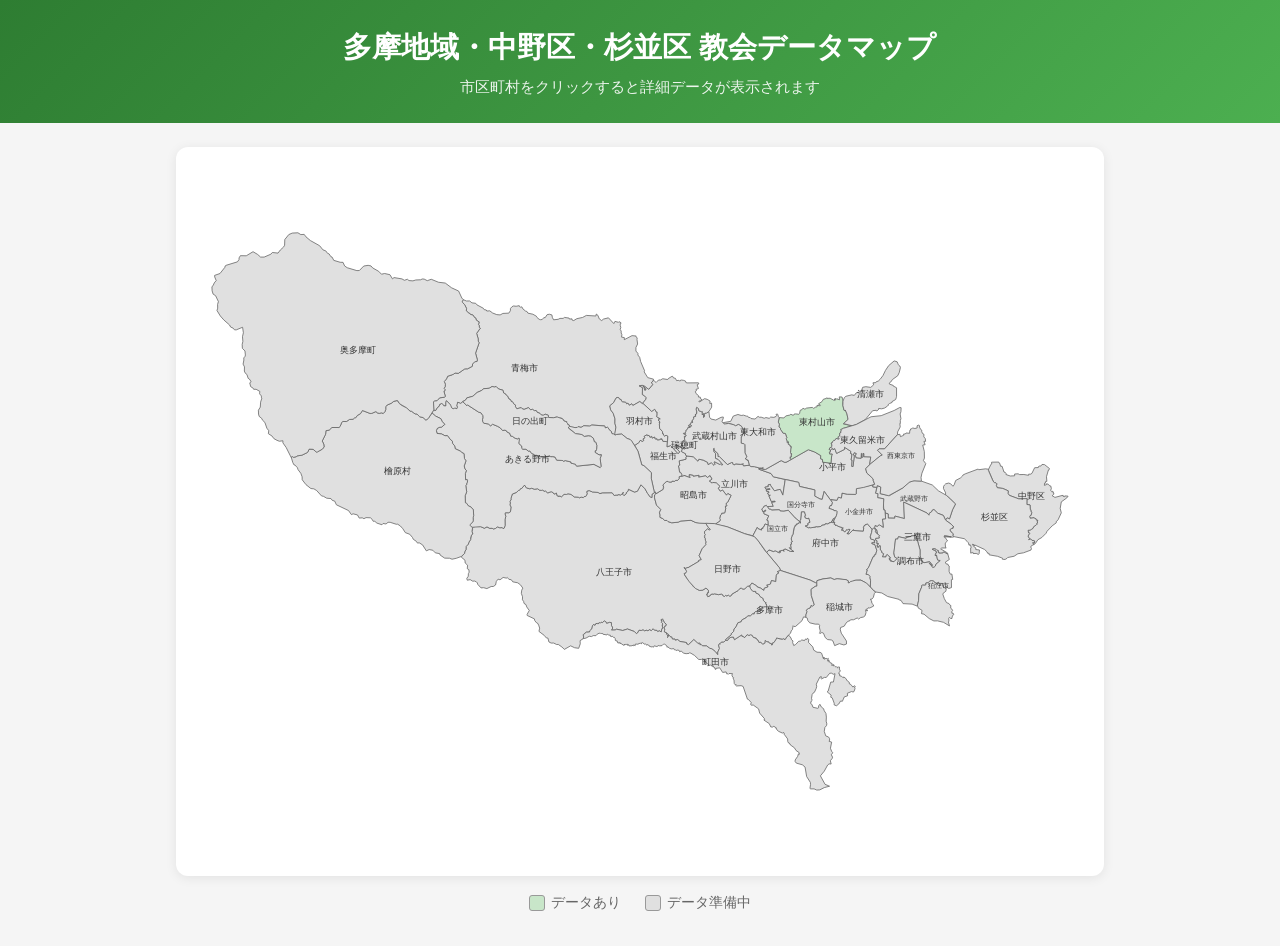
==== index.html @ 610e22b3 "教会データマップの初期版 多摩地域・中野区・杉並区の32自治体のインタラクティブ地図。 東村山市のデータをサンプルとして収録。  Co-Authored-By: Claude Opus 4.6 <no" ====
<!DOCTYPE html>
<html lang="ja">
<head>
  <meta charset="UTF-8">
  <meta name="viewport" content="width=device-width, initial-scale=1.0">
  <title>多摩地域・中野区・杉並区 教会データマップ</title>
  <link rel="stylesheet" href="css/style.css">
</head>
<body>
  <header>
    <h1>多摩地域・中野区・杉並区 教会データマップ</h1>
    <p class="subtitle">市区町村をクリックすると詳細データが表示されます</p>
  </header>

  <main>
    <div id="map-container">
      <svg xmlns="http://www.w3.org/2000/svg" viewBox="0 0 900 700" id="tama-map">
  <defs>
    <style>
      .municipality { cursor: pointer; transition: fill 0.2s, stroke-width 0.2s; }
      .municipality:hover { stroke-width: 1.5; }
      .map-label { font-size: 9px; fill: #333; text-anchor: middle; pointer-events: none; font-family: sans-serif; }
      .map-label-small { font-size: 7px; }
    </style>
  </defs>
  <g id="municipalities">
  <path id="13114" class="municipality" data-name="中野区" d="M800.7,310.2 L799.9,308.1 L802.5,302.7 L803.2,302.4 L803.3,302.3 L803.1,300.6 L803.7,300.5 L810.4,300.4 L811.0,301.8 L811.4,301.7 L812.2,304.6 L813.7,304.6 L815.6,310.4 L817.0,310.9 L817.7,311.8 L817.6,312.9 L821.9,314.4 L826.3,314.2 L826.3,312.4 L829.8,312.2 L831.3,313.0 L835.6,312.9 L840.3,313.7 L840.3,313.1 L840.3,312.6 L842.6,312.5 L843.7,311.7 L846.4,306.1 L850.1,305.9 L850.3,304.9 L851.8,304.2 L852.6,304.5 L853.8,302.8 L856.4,303.0 L861.3,306.9 L860.6,308.7 L860.2,308.5 L858.3,315.1 L858.7,319.8 L857.5,319.8 L857.1,321.7 L857.1,321.7 L856.4,321.6 L856.2,323.8 L858.4,323.0 L858.4,322.2 L860.2,322.7 L861.6,324.4 L862.6,324.4 L863.2,327.0 L862.6,328.6 L862.8,329.4 L863.5,330.1 L864.4,329.7 L864.4,330.3 L865.3,330.4 L864.9,331.4 L865.5,331.5 L865.7,331.6 L865.5,332.9 L864.0,334.2 L866.8,335.9 L873.9,334.0 L875.1,333.9 L875.1,334.9 L876.2,335.3 L876.8,334.2 L878.0,334.8 L878.1,334.7 L878.2,334.4 L880.0,334.7 L878.7,336.4 L873.2,340.4 L872.1,347.0 L873.2,351.4 L870.0,358.3 L867.9,360.5 L868.2,361.4 L864.0,364.5 L858.8,370.0 L857.9,371.9 L853.6,376.2 L849.7,378.4 L847.0,382.4 L845.4,383.4 L844.4,381.3 L846.2,381.7 L846.4,379.7 L843.7,379.1 L842.4,377.7 L840.3,378.4 L841.3,377.0 L839.9,375.6 L840.2,373.7 L841.4,372.1 L840.9,371.2 L840.3,371.6 L839.8,368.9 L841.8,368.8 L843.5,367.8 L844.8,366.9 L845.4,365.3 L848.0,363.6 L848.6,363.0 L848.4,362.1 L849.3,361.7 L849.0,359.6 L849.6,358.9 L848.3,358.9 L847.6,357.2 L846.9,357.5 L846.0,356.3 L842.0,356.9 L841.4,355.0 L841.9,354.1 L842.7,354.0 L843.6,351.2 L843.2,350.9 L842.9,350.6 L842.5,348.2 L842.4,348.2 L842.0,348.1 L841.8,343.5 L838.6,343.0 L838.7,337.1 L830.5,337.4 L821.1,333.9 L819.7,332.1 L819.9,329.3 L814.4,326.9 L808.9,326.2 L807.9,324.0 L808.5,322.3 L807.6,321.3 L806.3,321.4 L805.2,320.5 L800.7,310.2 Z" fill="#e8f4e8" stroke="#666" stroke-width="0.8" />
  <path id="13115" class="municipality" data-name="杉並区" d="M818.7,397.1 L816.8,398.2 L814.9,398.2 L814.0,398.0 L814.3,397.1 L809.3,395.1 L800.7,393.6 L800.7,392.2 L799.0,391.9 L798.7,390.7 L796.1,388.2 L786.3,383.7 L785.9,384.6 L785.6,384.6 L785.6,383.4 L783.8,383.0 L785.9,385.9 L787.3,386.6 L787.3,388.3 L791.0,388.7 L790.6,392.5 L790.0,393.2 L787.7,392.2 L784.6,392.3 L784.6,391.3 L784.3,391.2 L784.1,391.2 L782.2,391.9 L782.1,386.8 L782.2,386.8 L782.6,386.8 L782.6,386.0 L782.1,384.0 L781.7,384.1 L781.6,384.1 L781.5,383.3 L780.5,384.0 L779.9,381.5 L778.5,380.0 L775.8,377.4 L765.4,375.3 L764.1,374.2 L764.7,372.5 L762.5,370.7 L761.2,368.4 L762.5,367.3 L764.2,367.0 L764.2,365.8 L765.2,365.6 L762.8,363.0 L756.8,358.6 L758.6,356.3 L760.9,357.4 L763.9,348.4 L766.9,342.5 L761.2,336.8 L756.8,333.3 L757.0,331.4 L754.8,326.9 L755.0,324.7 L755.8,323.5 L757.0,322.3 L760.0,321.5 L762.0,322.2 L764.4,324.7 L765.6,323.2 L767.1,318.9 L771.8,316.4 L774.1,314.3 L774.3,313.5 L776.6,312.3 L789.7,307.4 L790.3,308.1 L797.0,307.2 L800.1,307.6 L800.0,308.9 L804.5,319.3 L806.0,321.2 L807.6,321.3 L808.5,322.3 L807.9,324.0 L808.9,326.2 L814.4,326.9 L819.9,329.3 L819.7,332.1 L821.1,333.9 L830.5,337.4 L838.7,337.1 L838.6,343.0 L841.8,343.5 L842.0,348.1 L842.4,348.2 L842.5,348.2 L842.9,350.6 L843.2,350.9 L843.6,351.2 L842.7,354.0 L841.9,354.1 L841.4,355.0 L842.0,356.9 L846.0,356.3 L846.9,357.5 L847.6,357.2 L848.3,358.9 L849.6,358.9 L849.0,359.6 L849.3,361.7 L848.4,362.1 L848.6,363.0 L848.0,363.6 L845.4,365.3 L844.8,366.9 L843.5,367.8 L841.8,368.8 L839.8,368.9 L840.3,371.6 L840.9,371.2 L841.4,372.1 L840.2,373.7 L839.9,375.6 L841.3,377.0 L840.3,378.4 L842.4,377.7 L843.7,379.1 L845.3,379.1 L845.5,379.7 L846.4,379.7 L846.3,381.5 L844.4,381.3 L845.4,383.4 L843.1,384.5 L842.5,385.7 L843.2,387.2 L842.7,388.8 L835.1,391.6 L829.6,392.5 L825.8,395.0 L819.3,396.3 L818.7,397.1 Z" fill="#e8f4e8" stroke="#666" stroke-width="0.8" />
  <path id="13201" class="municipality" data-name="八王子市" d="M371.5,486.1 L367.9,483.6 L366.3,483.7 L363.3,482.2 L360.7,482.2 L358.5,481.1 L357.5,477.2 L356.0,477.1 L353.8,474.5 L348.5,470.5 L349.2,467.2 L348.2,464.2 L347.0,462.1 L345.8,461.6 L344.2,459.5 L343.9,457.9 L336.7,454.5 L336.6,453.4 L338.8,449.5 L336.2,445.9 L335.5,443.6 L333.5,442.4 L333.1,440.3 L331.9,438.8 L332.0,435.7 L330.8,432.3 L331.2,429.1 L332.3,427.0 L329.9,423.7 L327.2,421.7 L322.2,420.7 L320.7,418.6 L318.3,418.2 L316.7,416.3 L315.8,417.0 L312.5,416.3 L309.4,418.7 L307.5,418.0 L305.7,420.2 L304.9,423.9 L302.6,425.4 L300.5,425.4 L296.2,427.5 L292.9,426.6 L290.3,426.8 L286.9,423.1 L286.6,421.8 L285.6,420.7 L283.7,419.9 L282.0,420.1 L279.4,418.5 L276.5,419.1 L276.0,417.3 L277.5,415.1 L277.6,412.5 L278.4,411.0 L278.1,408.5 L276.5,407.5 L276.8,404.0 L274.4,401.8 L274.2,399.0 L270.4,395.8 L273.9,391.9 L273.9,390.6 L275.2,388.4 L275.4,385.1 L277.6,382.8 L278.2,380.8 L279.9,378.2 L280.5,374.2 L282.0,372.6 L281.2,370.0 L281.9,367.8 L281.6,366.0 L284.6,365.2 L290.0,365.3 L293.7,366.9 L296.3,365.5 L299.1,367.0 L301.5,366.9 L302.5,367.6 L304.9,367.1 L306.7,365.5 L309.2,366.4 L311.7,366.2 L312.5,367.3 L313.6,366.7 L314.5,364.0 L314.4,358.3 L315.2,354.8 L314.4,352.5 L314.8,351.3 L318.2,351.3 L319.9,350.3 L320.4,345.6 L319.3,343.4 L319.8,341.5 L319.3,340.0 L320.4,338.4 L320.4,336.9 L321.7,332.6 L326.1,330.8 L327.9,328.9 L329.0,328.7 L330.1,327.0 L331.2,326.9 L334.0,323.5 L335.9,326.3 L339.4,327.3 L341.1,326.7 L344.1,327.7 L347.3,327.2 L348.7,328.5 L350.9,328.9 L352.0,328.5 L354.1,329.8 L355.0,329.2 L357.2,331.5 L360.8,330.1 L362.9,331.2 L363.7,332.5 L365.1,332.2 L365.9,331.3 L366.7,334.0 L367.5,334.8 L369.7,334.6 L371.1,335.3 L373.7,332.8 L378.6,332.3 L380.8,332.9 L383.9,335.4 L388.0,335.7 L389.1,336.3 L391.2,335.6 L393.0,336.1 L393.9,335.1 L395.5,334.9 L396.9,332.3 L396.5,329.8 L398.9,329.0 L402.2,330.4 L407.9,330.9 L409.8,332.1 L412.0,331.3 L422.0,331.2 L424.1,334.0 L426.5,333.4 L427.0,334.0 L427.4,333.3 L428.9,333.1 L430.3,333.5 L431.7,332.8 L433.3,330.6 L432.7,332.7 L433.2,333.6 L434.1,333.9 L436.2,332.2 L436.0,331.3 L437.9,329.7 L438.4,327.7 L444.3,330.5 L447.3,329.8 L450.9,323.2 L455.0,327.2 L457.6,331.9 L460.3,335.5 L462.0,336.0 L462.0,334.3 L462.0,332.8 L465.6,330.4 L465.9,332.3 L464.7,333.4 L464.6,336.4 L466.6,343.7 L470.9,348.0 L469.5,351.4 L470.2,353.5 L470.2,356.1 L472.9,357.2 L474.9,359.1 L477.1,359.0 L478.2,360.2 L481.9,361.4 L488.3,360.8 L491.1,359.6 L501.2,358.9 L506.1,361.2 L516.0,361.9 L518.9,366.4 L520.7,367.9 L519.9,368.8 L517.9,367.5 L514.8,370.2 L514.9,372.3 L515.7,373.2 L515.1,374.2 L515.3,375.1 L514.6,375.6 L515.6,376.9 L515.7,379.0 L516.5,380.6 L516.0,382.3 L516.3,383.3 L512.4,387.5 L509.4,394.4 L511.6,398.4 L508.9,399.3 L509.2,400.1 L498.3,406.5 L497.2,406.4 L496.1,407.4 L494.3,406.5 L496.4,409.1 L496.8,410.3 L495.4,412.5 L494.4,412.4 L495.3,414.8 L503.9,425.9 L509.4,429.3 L513.1,429.0 L516.3,427.0 L519.0,429.5 L518.8,431.9 L518.0,431.4 L517.6,432.0 L518.1,433.1 L517.0,433.2 L518.1,435.6 L520.0,435.0 L520.2,434.3 L522.4,432.8 L523.4,433.2 L524.9,432.7 L528.7,433.6 L532.0,433.0 L533.1,433.7 L533.6,434.9 L534.8,435.4 L536.0,434.3 L537.4,435.0 L538.6,433.9 L539.7,434.9 L541.3,434.9 L542.4,433.0 L548.5,429.5 L550.5,427.2 L551.9,427.1 L553.5,428.1 L555.2,427.7 L557.8,425.3 L560.3,424.7 L561.0,427.4 L563.3,430.1 L566.3,430.3 L566.4,431.9 L569.2,433.0 L570.6,435.4 L573.8,437.5 L573.9,439.2 L575.8,441.4 L576.7,441.5 L576.7,441.8 L576.3,441.8 L576.3,442.2 L576.5,443.2 L577.0,443.1 L577.5,445.3 L576.9,446.1 L574.0,446.0 L573.3,446.7 L573.7,447.4 L571.8,448.9 L568.9,449.3 L567.7,450.0 L568.3,450.7 L565.9,450.7 L564.6,451.9 L564.9,453.0 L563.0,453.0 L560.8,455.0 L558.3,454.9 L556.7,456.7 L552.2,459.1 L551.6,460.9 L548.2,462.0 L546.4,466.0 L544.6,468.0 L544.1,470.5 L541.6,472.9 L541.7,473.0 L541.9,473.5 L541.5,473.7 L541.5,474.1 L535.9,478.8 L536.2,479.4 L535.1,480.6 L534.1,481.3 L531.8,481.3 L530.5,482.6 L530.5,483.4 L530.1,482.9 L528.9,484.1 L529.8,487.6 L528.1,491.3 L528.1,493.9 L525.6,490.7 L522.2,488.0 L520.1,487.5 L516.9,485.1 L512.7,485.0 L511.5,483.7 L510.1,483.9 L510.4,482.8 L509.9,482.5 L509.9,482.3 L508.8,482.9 L509.0,482.5 L507.6,482.0 L504.1,478.7 L498.8,483.8 L497.0,483.2 L496.7,481.7 L490.1,480.6 L487.8,478.7 L485.4,479.4 L485.1,478.2 L482.7,478.3 L481.6,475.9 L481.3,476.4 L478.9,474.2 L477.6,476.8 L478.3,474.7 L477.4,474.6 L478.4,474.1 L477.9,472.9 L476.1,473.3 L477.1,472.3 L474.4,471.0 L474.4,470.3 L475.0,470.3 L475.0,470.1 L474.6,469.7 L474.9,469.1 L474.4,467.3 L473.9,467.1 L474.7,465.8 L474.5,465.3 L475.8,465.1 L476.3,463.2 L474.5,461.7 L472.5,457.9 L471.6,458.8 L472.0,459.4 L471.0,459.3 L472.2,460.4 L471.5,461.3 L472.6,462.3 L472.8,463.6 L472.0,464.2 L472.7,464.3 L472.5,466.1 L473.3,467.1 L472.0,467.8 L471.5,471.0 L469.5,470.0 L467.7,470.7 L467.0,469.5 L464.5,469.4 L463.2,467.9 L461.3,469.8 L459.6,468.8 L458.0,469.9 L456.1,469.3 L454.8,470.1 L453.1,469.0 L451.3,469.6 L449.0,469.4 L447.6,472.0 L446.4,472.8 L444.3,470.6 L437.4,468.1 L432.7,469.6 L426.5,468.3 L425.0,469.1 L421.3,469.2 L422.7,467.1 L421.4,464.8 L421.2,461.7 L419.6,461.4 L416.5,462.5 L415.6,460.7 L413.9,460.0 L412.4,461.7 L411.0,461.3 L409.9,462.4 L409.2,461.6 L407.9,463.1 L407.0,462.5 L405.7,462.7 L404.8,464.5 L403.3,463.6 L402.3,464.8 L401.7,467.9 L399.5,469.9 L399.4,471.1 L396.1,471.3 L393.4,473.2 L393.0,473.9 L393.4,476.1 L393.0,477.8 L389.8,479.8 L390.0,483.0 L388.4,487.5 L384.3,486.9 L380.3,485.0 L374.0,488.6 L371.5,486.1 Z" fill="#e8f4e8" stroke="#666" stroke-width="0.8" />
  <path id="13202" class="municipality" data-name="立川市" d="M489.3,303.8 L489.9,303.5 L489.3,299.2 L496.2,297.5 L496.0,295.5 L497.2,294.3 L503.6,295.1 L508.2,299.5 L509.1,297.5 L513.5,298.4 L517.9,300.7 L518.5,302.9 L521.6,301.0 L524.3,303.6 L525.3,302.6 L524.4,300.5 L524.7,300.0 L530.0,302.7 L530.8,302.3 L531.8,303.1 L532.3,303.1 L533.0,303.1 L528.6,297.9 L525.8,296.7 L525.9,291.6 L524.1,290.0 L524.0,286.8 L524.5,286.5 L524.4,288.3 L528.4,292.0 L528.6,295.0 L529.5,294.6 L537.8,302.9 L542.1,300.8 L543.1,300.9 L543.5,302.7 L543.6,302.8 L544.0,302.9 L545.4,303.1 L545.9,302.2 L551.1,302.7 L553.8,302.1 L553.9,302.4 L553.3,302.7 L554.0,304.2 L559.7,303.6 L561.7,304.9 L564.9,305.0 L569.7,306.3 L572.7,306.4 L573.7,305.7 L573.4,307.6 L569.5,306.8 L569.4,307.6 L581.6,311.9 L583.9,315.2 L595.9,317.9 L593.5,333.6 L590.8,327.8 L585.0,329.3 L581.3,324.2 L581.0,322.9 L578.6,323.4 L579.0,325.0 L575.5,325.7 L576.5,327.6 L580.3,327.0 L580.7,327.8 L576.8,328.4 L577.2,329.8 L579.3,330.0 L579.3,330.2 L579.7,330.9 L578.2,331.5 L579.4,333.7 L581.0,333.7 L579.5,334.3 L581.9,340.0 L585.6,339.6 L585.9,340.3 L582.3,340.9 L583.9,344.9 L577.9,345.1 L576.9,343.9 L574.4,345.0 L574.3,345.8 L572.4,347.5 L573.5,350.4 L576.1,348.5 L576.4,349.5 L574.3,350.9 L574.5,352.3 L579.4,354.4 L577.4,358.7 L578.7,359.2 L578.9,363.8 L575.7,362.6 L574.2,365.8 L573.3,366.2 L573.6,367.0 L572.0,367.3 L572.2,368.8 L568.7,367.4 L567.8,366.1 L563.3,374.4 L555.2,372.4 L537.6,365.4 L529.1,363.7 L526.1,362.4 L530.4,359.4 L530.6,358.3 L530.0,356.9 L531.0,353.5 L532.0,352.8 L532.0,351.8 L535.1,351.4 L536.2,346.7 L535.7,346.5 L536.0,345.7 L535.6,345.6 L536.1,344.3 L537.0,344.6 L537.3,343.8 L536.3,342.9 L536.9,341.4 L538.1,340.7 L541.5,333.8 L538.2,332.0 L536.9,333.7 L532.9,328.5 L530.6,329.8 L528.4,326.6 L530.4,324.9 L526.6,321.3 L523.1,320.9 L522.5,321.6 L519.5,319.5 L522.3,317.5 L520.4,314.1 L517.6,316.0 L516.1,314.2 L508.9,315.6 L509.2,313.7 L503.6,314.8 L503.4,313.8 L499.5,313.1 L499.6,314.7 L500.7,315.5 L500.2,316.0 L494.1,313.8 L494.0,314.0 L493.8,314.5 L491.7,314.8 L491.9,312.8 L490.7,310.7 L489.8,310.7 L488.6,304.2 L489.3,303.8 Z" fill="#e8f4e8" stroke="#666" stroke-width="0.8" />
  <path id="13203" class="municipality" data-name="武蔵野市" d="M694.5,342.4 L694.8,337.3 L688.7,336.2 L688.9,332.1 L686.5,331.9 L688.4,324.0 L691.9,325.5 L691.3,332.1 L700.4,334.2 L714.1,326.3 L720.1,320.8 L723.5,319.4 L726.2,319.1 L732.9,319.6 L743.6,323.4 L749.8,329.3 L758.0,334.0 L766.9,342.5 L763.9,348.4 L760.9,357.4 L758.6,356.3 L756.8,358.6 L754.7,354.0 L749.1,351.8 L745.3,348.1 L743.9,348.5 L742.9,350.4 L740.7,351.7 L740.3,353.8 L738.3,351.6 L715.0,340.6 L715.6,357.2 L706.2,354.7 L706.0,354.8 L705.9,356.8 L699.4,356.7 L699.3,352.5 L696.4,351.6 L696.0,348.6 L694.9,348.6 L694.5,342.4 Z" fill="#e8f4e8" stroke="#666" stroke-width="0.8" />
  <path id="13204" class="municipality" data-name="三鷹市" d="M700.6,398.1 L700.4,396.6 L701.3,397.0 L701.6,396.4 L698.3,393.4 L697.4,394.0 L697.0,395.8 L693.5,395.6 L694.7,392.5 L692.7,391.3 L692.7,389.7 L691.4,388.8 L691.3,384.5 L690.2,384.5 L689.6,386.1 L688.2,385.8 L688.5,384.5 L687.9,384.3 L688.1,383.8 L688.2,383.5 L689.0,383.5 L689.4,382.1 L687.7,382.2 L688.0,379.5 L686.6,378.9 L686.7,377.0 L690.4,376.6 L689.9,375.2 L690.6,374.3 L688.6,373.0 L687.7,368.5 L685.6,366.4 L685.6,366.3 L686.1,365.3 L685.7,365.1 L686.1,364.1 L688.3,364.9 L690.3,363.3 L694.4,365.9 L693.5,357.7 L696.7,357.3 L696.4,351.6 L699.3,352.5 L699.4,356.7 L705.9,356.8 L706.0,354.8 L706.2,354.7 L715.6,357.2 L714.8,340.6 L738.3,351.6 L740.3,353.8 L740.7,351.7 L742.9,350.4 L743.9,348.5 L745.3,348.1 L749.1,351.8 L754.7,354.0 L757.0,358.8 L762.8,363.0 L765.2,365.6 L764.2,365.8 L764.2,367.0 L762.5,367.3 L761.2,368.4 L762.5,370.7 L764.7,372.5 L764.1,374.2 L765.4,375.3 L764.4,375.9 L756.8,374.4 L755.5,374.6 L762.4,375.4 L762.7,375.9 L755.2,375.4 L757.3,376.8 L757.3,377.5 L758.6,378.8 L758.7,379.8 L756.9,381.4 L756.6,382.6 L756.9,385.9 L757.6,386.7 L753.1,386.7 L752.0,387.6 L758.9,391.7 L759.3,393.2 L755.1,390.6 L754.3,391.8 L750.6,392.0 L750.5,391.4 L749.7,391.4 L749.3,390.3 L749.8,390.2 L749.2,388.8 L748.7,389.1 L748.5,389.2 L747.3,388.0 L745.4,387.4 L743.5,388.0 L747.4,389.7 L747.9,391.8 L747.0,392.1 L746.5,394.0 L747.3,394.8 L747.2,393.9 L747.3,393.9 L747.9,393.9 L748.9,398.7 L751.6,399.4 L747.3,403.0 L746.6,405.0 L745.5,406.0 L744.0,406.4 L741.7,403.2 L740.7,402.7 L740.7,401.8 L742.0,402.7 L743.0,404.4 L743.7,404.1 L740.9,400.5 L736.0,401.5 L733.3,400.5 L731.3,394.4 L731.3,388.7 L727.3,374.3 L722.5,374.5 L722.5,375.0 L717.3,376.4 L717.3,377.1 L709.6,375.4 L708.8,377.8 L706.7,377.7 L705.0,392.5 L706.0,396.0 L708.4,397.2 L705.2,400.5 L701.5,399.8 L702.1,399.7 L702.0,398.8 L700.5,398.8 L700.6,398.1 Z" fill="#e8f4e8" stroke="#666" stroke-width="0.8" />
  <path id="13205" class="municipality" data-name="青梅市" d="M272.7,239.1 L269.9,241.5 L266.6,240.5 L266.8,242.2 L266.1,243.3 L266.7,245.3 L265.8,247.0 L265.1,246.3 L262.6,246.9 L261.3,246.4 L260.3,245.3 L259.0,242.1 L255.6,238.8 L255.0,240.3 L255.0,244.0 L252.9,243.9 L251.0,241.6 L248.9,242.4 L248.2,244.6 L246.7,245.5 L244.9,248.5 L244.0,248.8 L242.9,248.0 L242.4,240.1 L243.7,238.9 L246.2,238.7 L248.7,235.9 L253.3,235.3 L254.5,234.5 L253.0,229.2 L254.1,228.7 L254.1,227.6 L253.2,226.5 L254.3,224.6 L254.5,222.3 L253.4,219.5 L255.6,216.9 L257.1,213.9 L260.2,213.3 L264.3,211.0 L267.5,211.3 L274.0,206.8 L276.9,206.7 L281.6,204.2 L281.8,201.9 L284.0,199.6 L286.4,199.1 L286.6,197.6 L284.8,191.0 L288.4,180.6 L287.5,178.9 L287.5,176.7 L285.9,171.1 L289.6,165.9 L288.6,165.1 L288.5,163.2 L287.8,162.4 L288.4,159.6 L285.6,157.9 L284.9,155.6 L283.7,155.1 L282.2,152.7 L279.6,152.1 L279.1,151.1 L278.2,150.9 L275.5,148.5 L275.8,146.2 L273.9,142.4 L271.6,139.9 L271.5,138.9 L272.5,137.3 L275.6,138.6 L278.9,138.6 L281.2,140.5 L284.9,140.9 L286.2,142.5 L292.6,145.9 L293.5,147.3 L295.5,147.6 L296.1,148.7 L299.1,148.5 L302.0,150.7 L306.1,152.3 L309.5,152.6 L312.3,151.1 L318.2,150.8 L319.8,148.4 L319.9,146.1 L321.5,144.3 L323.0,143.6 L325.6,143.9 L328.7,143.3 L329.0,144.3 L329.9,144.8 L331.3,144.5 L332.4,146.6 L335.1,148.8 L336.4,149.1 L337.4,150.8 L342.4,151.9 L345.9,153.9 L346.4,155.0 L348.7,157.0 L350.1,157.4 L351.8,157.2 L353.4,155.3 L354.7,155.4 L356.6,152.4 L358.9,151.9 L361.5,152.6 L362.0,155.2 L363.2,157.5 L367.8,157.0 L369.6,156.1 L372.8,156.1 L374.1,155.1 L378.8,155.8 L379.2,156.8 L381.6,156.5 L381.7,157.7 L383.4,158.3 L386.5,156.4 L392.4,155.1 L396.1,153.1 L405.7,153.7 L406.1,151.7 L407.7,153.0 L409.1,156.6 L411.5,158.3 L413.3,156.8 L418.3,155.5 L423.7,161.3 L424.8,159.1 L428.4,160.0 L428.8,159.5 L430.1,159.8 L431.1,160.9 L430.3,161.2 L430.1,162.9 L430.7,165.2 L430.1,167.2 L431.1,168.8 L431.1,170.7 L431.8,172.4 L431.5,174.9 L434.3,175.4 L434.2,177.5 L442.0,173.4 L446.2,173.8 L446.0,174.5 L447.2,175.8 L447.0,177.4 L447.6,181.8 L445.9,185.3 L445.9,188.9 L447.9,191.2 L447.9,192.9 L449.7,195.2 L450.6,199.3 L454.6,208.7 L454.2,209.8 L457.8,215.6 L463.5,217.1 L463.2,219.1 L461.3,220.7 L463.1,222.4 L458.8,227.4 L453.6,223.6 L453.0,223.8 L455.8,226.7 L456.0,227.9 L454.8,228.4 L453.9,225.3 L452.3,223.3 L449.3,223.9 L452.5,225.6 L452.4,232.6 L454.5,233.8 L456.3,235.8 L455.9,237.3 L452.4,241.8 L449.8,239.6 L442.8,243.6 L441.7,241.9 L439.2,243.4 L437.9,241.2 L436.6,242.0 L435.7,240.4 L432.5,240.0 L431.6,239.4 L430.9,237.5 L429.6,237.4 L428.6,235.7 L426.9,235.5 L425.9,236.2 L423.6,240.6 L419.7,243.9 L420.5,247.9 L423.1,251.4 L424.9,257.0 L424.8,261.4 L425.8,265.4 L424.8,273.2 L421.7,271.6 L421.3,269.7 L419.9,269.0 L417.4,265.4 L415.1,266.1 L414.4,264.1 L401.6,263.2 L399.5,264.3 L393.6,263.9 L390.8,265.6 L387.8,264.8 L387.0,265.6 L384.7,265.8 L379.9,265.1 L378.6,262.9 L377.5,262.8 L377.2,261.4 L376.2,260.6 L376.4,259.9 L373.7,259.2 L372.4,257.1 L370.9,256.2 L368.4,256.1 L366.5,255.1 L363.1,255.9 L358.1,255.6 L357.9,253.4 L354.7,252.3 L352.9,253.4 L351.0,253.2 L349.5,251.5 L346.6,250.3 L345.7,248.6 L343.9,248.8 L341.9,247.4 L340.1,248.0 L338.1,245.7 L333.6,247.5 L331.9,247.0 L330.7,245.7 L326.3,246.9 L324.9,244.9 L325.0,243.2 L323.6,242.4 L321.6,239.5 L320.8,239.7 L319.9,237.7 L318.4,237.1 L316.8,233.9 L315.1,232.7 L314.9,231.9 L313.0,231.0 L312.4,228.3 L307.8,226.9 L305.4,224.4 L304.2,225.1 L301.4,224.5 L298.5,226.3 L293.1,226.7 L290.5,228.7 L286.4,230.5 L282.1,234.3 L276.0,236.0 L275.0,237.9 L272.7,239.1 Z" fill="#e8f4e8" stroke="#666" stroke-width="0.8" />
  <path id="13206" class="municipality" data-name="府中市" d="M657.6,418.8 L648.0,417.6 L645.0,418.4 L641.7,416.8 L633.8,417.8 L627.8,419.5 L627.6,421.5 L626.2,421.6 L620.8,418.9 L591.2,409.3 L590.0,406.5 L577.3,391.2 L579.5,388.6 L584.3,390.3 L585.7,389.4 L589.3,391.4 L590.6,391.4 L591.2,390.4 L589.6,390.0 L592.8,389.0 L594.8,389.8 L593.7,388.7 L595.3,388.2 L595.5,387.5 L601.3,390.2 L604.4,390.2 L601.1,387.9 L599.9,386.3 L601.7,387.4 L601.2,383.0 L602.3,382.8 L601.9,381.2 L603.1,380.2 L602.2,379.0 L602.0,376.5 L603.1,373.4 L603.7,373.3 L605.0,365.9 L605.7,365.5 L606.1,363.6 L607.2,363.6 L607.3,362.4 L608.5,362.6 L608.9,361.5 L609.8,361.8 L610.2,361.0 L611.4,361.6 L610.4,359.3 L611.3,358.7 L612.2,350.3 L615.2,350.3 L616.4,354.0 L615.6,354.4 L616.1,356.6 L617.9,357.2 L619.7,356.8 L620.8,361.1 L618.6,362.0 L618.9,363.7 L616.1,364.6 L619.3,366.4 L624.2,366.0 L626.8,365.5 L627.1,365.0 L627.4,365.5 L631.7,365.1 L632.7,363.7 L635.9,363.2 L636.2,362.2 L638.7,362.4 L639.8,362.0 L639.9,361.3 L642.3,361.1 L642.4,359.7 L643.2,359.6 L643.8,357.5 L645.7,356.5 L643.7,361.4 L643.9,361.4 L644.3,360.7 L644.6,360.6 L645.7,360.7 L645.1,362.9 L646.5,363.4 L646.4,364.1 L647.8,363.9 L648.9,364.9 L652.8,366.1 L652.7,366.4 L652.7,366.7 L654.1,366.4 L653.3,368.1 L652.4,368.6 L654.6,368.8 L654.2,369.4 L655.1,370.3 L656.1,370.4 L657.5,368.2 L658.6,368.6 L659.3,367.9 L661.0,368.1 L658.9,371.9 L658.7,371.8 L658.0,371.8 L657.9,372.2 L659.7,372.6 L664.4,368.1 L664.5,368.2 L663.9,368.9 L664.3,369.1 L674.3,369.7 L674.7,366.5 L674.2,366.4 L675.1,364.2 L675.9,364.2 L676.2,363.2 L677.8,363.0 L677.9,362.9 L678.3,362.3 L683.1,367.9 L682.7,370.9 L681.1,376.0 L681.9,376.3 L681.6,377.6 L685.5,378.7 L685.8,381.8 L684.9,381.0 L684.6,381.1 L684.6,381.5 L682.9,381.5 L682.9,382.3 L685.9,383.3 L687.9,389.0 L686.7,393.5 L685.5,393.6 L685.2,395.4 L684.2,395.5 L679.8,405.9 L677.6,408.8 L678.4,409.0 L677.1,413.1 L679.2,413.3 L681.4,415.5 L681.0,416.6 L681.6,419.1 L681.4,425.9 L677.5,422.0 L671.7,418.9 L665.4,419.3 L663.8,420.3 L661.4,420.5 L660.1,421.8 L659.1,421.7 L659.3,419.8 L657.6,418.8 Z M653.9,367.3 L654.9,368.0 L653.9,368.1 L653.9,367.3 Z" fill="#e8f4e8" stroke="#666" stroke-width="0.8" />
  <path id="13207" class="municipality" data-name="昭島市" d="M465.9,332.3 L473.2,327.8 L473.4,325.8 L473.9,325.6 L473.2,324.3 L472.9,323.4 L476.3,320.1 L478.1,319.7 L478.7,320.4 L481.7,320.6 L482.1,319.6 L484.8,319.7 L486.0,318.7 L487.7,318.9 L489.3,317.0 L489.3,315.1 L493.7,314.5 L494.1,313.8 L500.2,316.0 L500.7,315.5 L499.6,314.7 L499.5,313.1 L503.4,313.8 L503.6,314.8 L509.2,313.7 L508.9,315.6 L516.1,314.2 L517.6,316.0 L520.4,314.1 L522.3,317.5 L519.5,319.5 L522.5,321.6 L523.1,320.9 L526.6,321.3 L530.4,324.9 L528.4,326.6 L530.6,329.8 L532.9,328.5 L536.9,333.7 L538.2,332.0 L541.5,334.0 L538.1,340.7 L536.9,341.4 L536.3,342.9 L537.3,343.8 L537.0,344.6 L536.1,344.3 L535.6,345.6 L536.0,345.7 L535.7,346.5 L536.2,346.7 L535.1,351.4 L532.0,351.8 L532.0,352.8 L531.0,353.5 L530.0,356.9 L530.6,358.3 L530.4,359.4 L526.1,362.4 L510.2,361.8 L506.1,361.2 L501.2,358.9 L491.1,359.6 L488.3,360.8 L481.9,361.4 L478.2,360.2 L477.1,359.0 L474.9,359.1 L472.9,357.2 L470.0,355.8 L470.2,353.5 L469.5,351.4 L470.9,348.0 L466.6,343.7 L464.6,336.4 L464.7,333.4 L465.9,332.3 Z" fill="#e8f4e8" stroke="#666" stroke-width="0.8" />
  <path id="13208" class="municipality" data-name="調布市" d="M758.5,426.3 L757.5,425.5 L755.5,426.9 L754.1,425.0 L753.8,422.3 L751.8,422.7 L752.3,424.4 L750.0,424.4 L748.1,423.1 L750.1,421.7 L749.9,421.2 L747.9,422.4 L746.1,421.6 L745.2,420.1 L742.9,419.5 L741.1,420.0 L739.5,421.5 L737.1,421.9 L737.3,423.5 L736.3,424.1 L734.0,424.0 L732.9,424.5 L733.0,425.8 L730.1,432.7 L729.8,439.7 L728.5,445.1 L723.3,443.1 L714.2,442.6 L712.2,439.3 L710.5,439.0 L710.2,438.3 L698.7,435.4 L692.9,431.9 L686.7,430.9 L685.0,429.8 L681.4,425.9 L681.6,419.1 L681.0,416.6 L681.3,415.3 L679.2,413.3 L677.1,413.1 L678.4,409.0 L677.6,408.8 L679.8,405.9 L684.2,395.5 L685.2,395.4 L685.5,393.6 L686.7,393.5 L687.9,389.0 L685.9,383.3 L682.9,382.3 L682.9,381.5 L684.6,381.5 L684.6,381.1 L684.9,381.0 L685.8,381.8 L685.5,378.7 L681.6,377.6 L681.9,376.3 L681.1,376.0 L682.7,370.9 L683.1,367.9 L684.6,366.8 L685.7,367.1 L686.8,368.8 L686.4,369.8 L687.3,371.6 L690.6,374.3 L689.9,375.2 L690.4,376.6 L686.7,377.0 L686.6,378.9 L688.0,379.5 L687.7,382.2 L689.4,382.1 L689.0,383.5 L688.2,383.5 L688.1,383.8 L687.9,384.3 L688.5,384.5 L688.2,385.8 L689.6,386.1 L690.2,384.5 L691.3,384.5 L691.4,388.8 L692.7,389.7 L692.7,391.3 L694.7,392.5 L693.5,395.6 L697.0,395.8 L697.4,394.0 L698.3,393.4 L701.6,396.4 L701.3,397.0 L700.7,396.7 L700.5,396.6 L700.1,397.2 L700.4,397.4 L700.6,397.5 L700.5,398.8 L702.0,398.8 L702.1,399.7 L701.5,399.7 L701.5,399.8 L702.3,400.1 L705.2,400.5 L708.4,397.2 L705.8,395.7 L705.0,391.6 L706.7,377.7 L708.8,377.8 L709.6,375.4 L717.3,377.1 L717.3,376.4 L722.5,375.0 L722.5,374.5 L727.3,374.3 L731.3,388.7 L731.3,394.1 L732.6,399.3 L733.3,400.5 L735.3,401.5 L741.2,400.6 L743.7,404.1 L743.0,404.4 L742.0,402.7 L740.7,401.8 L740.7,402.7 L741.7,403.2 L744.0,406.4 L745.6,405.9 L746.6,405.0 L747.3,403.0 L751.6,399.4 L748.9,398.7 L747.9,393.9 L747.3,393.9 L747.2,393.9 L747.3,394.8 L746.5,394.0 L747.0,392.1 L747.9,391.8 L747.4,389.7 L743.5,388.0 L745.4,387.4 L747.3,388.0 L748.5,389.2 L748.7,389.1 L749.2,388.8 L749.8,390.2 L749.3,390.3 L749.7,391.4 L750.5,391.4 L750.6,392.0 L754.3,391.8 L755.1,390.6 L759.3,393.1 L760.7,398.3 L756.7,400.9 L757.6,402.8 L759.4,403.0 L759.4,403.9 L760.6,404.8 L760.5,410.3 L761.7,413.0 L763.3,412.9 L764.1,418.3 L762.8,418.6 L762.9,426.5 L760.1,427.4 L758.5,426.3 Z" fill="#e8f4e8" stroke="#666" stroke-width="0.8" />
  <path id="13209" class="municipality" data-name="町田市" d="M543.2,516.6 L542.3,514.4 L542.9,512.9 L539.4,512.8 L538.7,513.6 L538.1,513.0 L537.3,513.4 L536.5,511.2 L533.0,511.7 L530.1,507.1 L526.4,507.6 L526.3,508.6 L525.3,508.4 L525.4,507.2 L523.7,506.3 L523.7,505.1 L522.6,505.7 L521.1,504.3 L519.3,504.7 L519.2,504.0 L516.4,502.1 L514.2,498.9 L512.3,498.0 L511.7,498.7 L509.0,498.7 L504.7,494.6 L501.1,492.4 L499.6,492.0 L499.2,492.6 L496.3,492.9 L493.5,492.3 L491.5,490.2 L489.8,490.9 L489.5,489.8 L488.1,489.2 L486.2,489.7 L485.5,489.0 L484.7,489.1 L484.0,487.8 L481.4,488.1 L479.3,487.3 L477.8,485.8 L477.4,486.5 L476.6,484.6 L474.4,483.2 L473.7,483.2 L472.1,484.8 L469.3,485.1 L468.9,484.6 L467.0,485.7 L464.2,485.0 L463.3,486.5 L462.6,485.8 L462.1,486.2 L459.5,485.5 L459.5,484.9 L457.2,483.7 L457.0,484.4 L455.5,483.2 L455.0,483.6 L452.5,481.8 L451.4,482.1 L451.6,482.9 L450.4,482.4 L448.5,482.8 L448.3,483.4 L445.4,483.2 L445.1,484.9 L444.3,484.4 L443.7,484.9 L443.6,484.1 L442.0,484.9 L439.0,485.1 L438.3,483.7 L437.7,484.6 L437.4,483.4 L436.8,483.8 L435.9,483.2 L435.0,484.0 L434.0,483.5 L434.3,484.3 L433.5,484.5 L430.8,482.5 L429.9,482.8 L430.0,481.8 L427.8,482.2 L427.6,481.2 L426.9,481.0 L427.3,480.2 L425.3,479.7 L425.1,477.7 L424.3,476.5 L423.3,476.5 L422.1,475.2 L421.0,475.9 L420.1,475.2 L420.2,474.3 L418.6,474.2 L417.5,473.2 L416.8,474.1 L412.7,473.3 L411.8,472.1 L411.1,472.8 L410.6,472.2 L410.1,472.6 L409.0,472.3 L407.0,473.3 L405.7,474.8 L403.0,474.7 L401.3,475.7 L399.0,475.4 L395.8,477.2 L393.0,477.8 L393.4,476.1 L393.0,473.9 L396.1,471.3 L399.4,471.1 L399.5,469.9 L401.7,467.9 L402.3,464.8 L403.3,463.6 L404.8,464.5 L405.7,462.7 L407.0,462.5 L407.9,463.1 L409.2,461.6 L409.9,462.4 L411.0,461.3 L412.4,461.7 L414.1,459.9 L415.6,460.7 L416.5,462.5 L419.6,461.4 L421.2,461.7 L421.4,464.8 L422.7,467.1 L421.3,469.2 L425.0,469.1 L426.5,468.3 L432.7,469.6 L437.4,468.1 L444.3,470.6 L446.4,472.8 L447.6,472.0 L449.0,469.4 L451.3,469.6 L453.1,469.0 L454.8,470.1 L456.1,469.3 L458.0,469.9 L459.6,468.8 L461.3,469.8 L463.2,467.9 L464.5,469.4 L467.0,469.5 L467.7,470.7 L469.5,470.0 L471.4,471.0 L472.0,467.8 L473.3,467.1 L472.5,466.1 L472.7,464.3 L472.0,464.2 L472.8,463.6 L472.6,462.3 L471.5,461.3 L472.2,460.4 L471.0,459.3 L472.0,459.4 L471.6,458.8 L472.5,457.9 L474.5,461.7 L476.3,463.2 L475.8,465.1 L474.5,465.3 L474.7,465.8 L473.9,467.1 L474.4,467.3 L474.9,469.1 L474.6,469.7 L475.0,470.1 L475.0,470.3 L474.4,470.3 L474.4,471.0 L477.1,472.3 L476.1,473.3 L477.9,472.9 L478.4,474.1 L477.4,474.6 L478.3,474.7 L477.6,476.8 L478.9,474.2 L481.3,476.4 L481.6,475.9 L482.7,478.3 L485.1,478.2 L485.4,479.4 L487.8,478.7 L490.1,480.6 L496.7,481.7 L497.0,483.2 L498.8,483.8 L504.1,478.7 L507.6,482.0 L509.0,482.5 L508.8,482.9 L509.9,482.3 L509.9,482.5 L510.4,482.8 L510.1,483.9 L511.5,483.7 L512.7,485.0 L516.9,485.1 L520.1,487.5 L522.2,488.0 L525.6,490.7 L528.1,493.9 L528.1,491.3 L529.8,487.6 L528.9,484.2 L530.1,482.9 L530.5,483.4 L530.5,482.6 L530.9,482.2 L531.5,481.5 L534.1,481.3 L536.2,479.4 L538.0,479.5 L539.3,477.4 L541.5,476.3 L543.9,476.2 L544.9,478.8 L552.2,474.0 L552.5,475.5 L553.4,475.4 L554.8,476.8 L557.7,473.7 L559.8,474.6 L561.0,473.8 L561.2,473.8 L561.9,474.0 L563.0,474.7 L563.8,476.4 L566.7,477.3 L567.0,478.2 L568.5,479.1 L569.6,481.6 L571.3,481.2 L573.2,483.3 L575.4,482.3 L575.4,479.7 L575.9,479.5 L577.4,480.8 L579.3,480.9 L580.1,482.3 L581.9,482.7 L582.4,484.3 L582.9,483.8 L582.6,482.5 L584.6,481.6 L587.5,476.8 L588.3,477.5 L592.8,478.3 L593.9,477.7 L595.7,478.7 L597.7,475.6 L599.6,474.4 L601.7,477.2 L602.2,478.9 L603.7,480.1 L603.3,481.5 L604.4,484.7 L606.3,483.7 L609.4,480.4 L611.0,480.3 L612.5,479.1 L615.3,479.7 L616.2,478.1 L617.6,478.6 L618.2,477.5 L618.7,477.6 L619.5,478.8 L619.2,481.5 L623.6,486.1 L624.5,489.3 L627.8,491.4 L630.8,491.5 L632.4,492.4 L634.3,497.9 L634.1,496.7 L635.6,497.0 L635.0,497.5 L635.1,498.4 L636.9,497.5 L638.1,498.2 L639.2,497.6 L638.4,500.2 L639.9,499.2 L639.6,501.1 L640.6,500.9 L641.3,502.3 L642.8,502.6 L642.9,505.0 L643.7,503.7 L644.6,504.0 L644.1,505.1 L645.2,504.8 L646.9,506.5 L647.5,505.9 L648.4,506.5 L648.4,507.2 L649.5,506.2 L650.4,506.3 L650.3,508.4 L651.3,510.3 L650.1,511.5 L649.7,513.1 L650.5,513.2 L650.7,515.3 L652.2,515.3 L653.7,516.9 L654.3,517.0 L654.6,516.2 L656.7,517.7 L658.3,520.3 L660.2,521.6 L660.3,523.2 L661.8,523.8 L663.8,526.4 L665.5,525.0 L666.3,525.9 L665.5,526.3 L666.0,527.9 L665.0,530.9 L664.0,531.4 L662.6,530.9 L658.3,532.6 L658.5,535.2 L655.2,536.3 L653.3,540.7 L651.5,540.4 L649.6,543.5 L647.3,545.2 L645.0,544.3 L645.1,542.7 L643.1,537.3 L641.6,536.6 L642.0,534.5 L638.0,531.2 L639.0,530.4 L641.6,521.4 L644.3,521.3 L645.9,513.0 L644.2,513.6 L642.5,512.5 L640.6,512.5 L637.1,516.8 L635.3,516.7 L632.4,518.2 L631.5,517.4 L632.4,516.7 L632.2,516.0 L630.7,516.3 L627.1,523.5 L627.5,525.7 L627.0,527.8 L625.2,531.7 L623.8,532.5 L622.9,533.9 L622.3,537.8 L622.9,539.8 L622.1,540.4 L621.3,542.8 L622.7,543.8 L623.7,546.7 L628.7,547.8 L629.4,547.2 L629.4,545.4 L630.7,543.7 L632.3,546.6 L634.4,548.1 L635.1,550.3 L636.8,552.9 L637.2,556.6 L637.0,560.7 L637.7,563.4 L637.3,565.2 L635.7,567.0 L635.1,571.0 L636.6,575.5 L639.3,576.5 L640.3,577.9 L640.5,579.6 L639.9,580.9 L642.5,581.7 L641.3,587.9 L642.5,591.0 L643.6,592.4 L642.2,594.4 L643.4,596.8 L643.1,598.0 L641.2,600.4 L642.0,603.7 L639.9,603.6 L638.5,604.7 L635.1,610.9 L631.2,615.6 L635.9,624.1 L640.4,626.0 L635.1,627.4 L630.6,629.7 L627.6,629.9 L624.9,628.7 L621.5,628.7 L620.7,628.3 L621.3,624.2 L621.1,622.1 L617.4,616.3 L615.8,606.8 L613.1,604.5 L607.0,602.8 L605.8,601.1 L605.9,599.6 L608.4,596.0 L609.1,593.6 L610.0,594.0 L609.9,592.3 L606.7,590.1 L605.1,587.4 L601.0,584.5 L601.0,583.8 L600.0,583.4 L600.2,582.8 L599.2,582.6 L598.4,581.0 L598.3,578.5 L594.8,573.8 L594.8,572.5 L593.9,572.0 L593.3,572.7 L589.4,571.0 L587.5,569.4 L586.8,567.5 L586.3,567.6 L586.2,567.6 L586.5,567.2 L584.4,565.8 L583.5,566.6 L581.4,566.5 L579.8,563.1 L574.5,559.6 L574.8,558.8 L575.2,558.9 L575.1,558.3 L575.0,558.1 L570.2,552.6 L569.1,548.3 L563.8,544.5 L561.7,544.6 L561.2,543.8 L561.7,541.9 L558.5,538.5 L557.9,538.5 L553.6,525.8 L551.6,525.0 L546.9,525.3 L546.2,524.7 L546.6,523.9 L545.6,524.1 L544.7,522.9 L544.4,519.0 L543.5,518.2 L544.0,517.0 L543.2,516.6 Z" fill="#e8f4e8" stroke="#666" stroke-width="0.8" />
  <path id="13210" class="municipality" data-name="小金井市" d="M644.9,338.4 L648.0,338.7 L649.1,335.7 L652.3,336.5 L652.9,331.6 L658.3,332.7 L666.6,332.9 L667.1,332.5 L667.4,327.1 L684.1,323.2 L683.8,325.3 L687.9,325.8 L686.5,331.7 L688.9,332.1 L688.7,336.2 L694.8,337.3 L694.5,346.5 L694.9,348.6 L696.0,348.6 L696.7,357.3 L693.5,357.7 L694.4,365.9 L690.3,363.3 L688.3,364.9 L686.1,364.1 L685.6,366.4 L687.7,368.5 L688.4,372.4 L686.4,370.1 L686.9,369.0 L685.7,367.1 L684.6,366.8 L683.1,367.9 L678.3,362.3 L677.9,362.9 L677.8,363.0 L676.2,363.2 L675.9,364.2 L675.1,364.2 L674.2,366.4 L674.7,366.5 L674.3,369.7 L664.3,369.1 L663.9,368.9 L664.5,368.2 L664.4,368.1 L660.1,372.5 L657.9,372.2 L658.9,371.9 L661.0,368.1 L659.3,367.9 L658.6,368.6 L657.5,368.2 L656.1,370.4 L655.1,370.3 L654.2,369.4 L654.6,368.8 L652.4,368.6 L653.3,368.1 L654.1,366.4 L652.7,366.7 L652.7,366.4 L652.8,366.1 L648.9,364.9 L647.8,363.9 L646.4,364.1 L646.5,363.4 L645.1,362.9 L645.7,360.7 L644.6,360.6 L644.3,360.7 L643.9,361.4 L643.7,361.4 L647.4,353.9 L647.8,349.8 L644.8,349.2 L644.8,348.6 L639.8,346.9 L641.0,344.0 L642.3,344.1 L643.2,341.0 L641.3,338.3 L644.9,338.4 Z" fill="#e8f4e8" stroke="#666" stroke-width="0.8" />
  <path id="13211" class="municipality" data-name="小平市" d="M573.4,307.6 L576.0,307.8 L591.8,298.9 L595.3,300.7 L597.1,300.5 L619.1,288.0 L625.5,290.3 L631.6,293.9 L631.4,297.1 L633.3,297.7 L633.4,300.5 L641.8,301.5 L642.5,294.1 L643.1,292.4 L640.6,292.5 L640.1,290.6 L641.1,290.4 L640.8,289.1 L641.3,288.9 L641.3,288.8 L641.3,288.3 L643.3,286.6 L643.8,287.9 L645.6,286.8 L647.5,291.7 L655.5,287.6 L655.4,285.5 L661.9,289.7 L661.4,291.7 L663.0,292.3 L662.1,298.3 L663.1,298.5 L662.7,304.7 L664.0,304.9 L665.3,293.7 L664.1,293.3 L665.3,290.9 L667.4,291.9 L666.5,293.7 L667.0,296.0 L672.1,296.6 L672.3,291.7 L672.7,291.7 L672.9,291.7 L672.5,295.5 L673.9,295.5 L674.0,291.7 L675.1,292.0 L674.9,295.0 L681.8,295.2 L680.7,303.0 L676.7,307.0 L677.8,311.4 L684.3,317.4 L684.2,318.6 L685.8,322.8 L674.5,325.9 L667.4,327.1 L667.1,332.5 L666.6,332.9 L658.3,332.7 L652.9,331.6 L652.3,336.5 L649.1,335.7 L647.9,338.8 L641.8,337.9 L641.3,338.3 L635.0,329.9 L633.0,337.9 L632.8,337.9 L632.6,337.8 L630.8,337.5 L625.5,334.6 L625.6,328.4 L610.3,324.9 L609.4,320.8 L583.9,315.2 L581.6,311.9 L569.4,307.6 L569.5,306.8 L573.4,307.6 Z" fill="#e8f4e8" stroke="#666" stroke-width="0.8" />
  <path id="13212" class="municipality" data-name="日野市" d="M494.3,412.8 L494.8,412.1 L495.6,412.3 L496.8,410.5 L496.4,409.1 L494.4,406.3 L496.1,407.4 L497.2,406.4 L498.3,406.5 L509.2,400.1 L508.9,399.3 L511.6,398.4 L509.4,394.4 L512.4,387.5 L516.3,383.3 L516.0,382.3 L516.5,380.6 L515.7,379.0 L515.6,376.9 L514.6,375.6 L515.3,375.1 L515.1,374.2 L515.7,373.2 L514.9,372.3 L514.8,370.2 L517.9,367.5 L519.9,368.8 L520.7,367.9 L518.9,366.4 L516.0,361.9 L524.7,362.2 L537.6,365.4 L555.2,372.4 L564.9,375.2 L568.8,379.5 L575.0,388.6 L590.0,406.5 L591.2,409.3 L588.0,410.5 L589.6,411.8 L587.8,412.7 L587.0,414.1 L586.4,420.5 L582.1,419.4 L581.0,423.0 L577.3,424.2 L578.5,425.0 L578.5,425.8 L574.9,427.1 L574.4,429.4 L571.3,427.1 L567.7,425.8 L567.2,424.8 L562.4,421.9 L560.3,424.7 L557.8,425.3 L555.3,427.7 L553.5,428.1 L551.9,427.1 L550.5,427.2 L548.5,429.5 L542.4,433.0 L541.3,434.9 L539.7,434.9 L538.6,433.9 L537.4,435.0 L536.0,434.3 L534.8,435.4 L533.6,434.9 L533.1,433.7 L532.0,433.0 L528.7,433.6 L524.9,432.7 L523.4,433.2 L522.4,432.8 L520.2,434.3 L520.0,435.0 L518.1,435.6 L517.0,433.2 L518.1,433.1 L517.6,432.0 L518.0,431.4 L518.9,431.7 L518.6,428.9 L516.2,427.0 L513.1,429.0 L510.0,429.4 L505.6,427.3 L499.0,420.0 L494.3,412.8 Z" fill="#e8f4e8" stroke="#666" stroke-width="0.8" />
  <path id="13213" class="municipality" data-name="東村山市" d="M598.8,281.4 L599.4,280.3 L597.6,280.7 L597.7,279.4 L596.8,276.8 L597.5,276.0 L596.0,271.7 L593.7,271.5 L591.0,267.4 L591.2,266.5 L589.5,265.1 L590.0,262.4 L588.9,260.3 L589.8,255.7 L594.6,256.1 L596.4,254.1 L600.4,253.2 L601.5,252.4 L604.0,253.5 L604.7,252.3 L606.2,252.0 L609.6,252.4 L610.3,251.6 L610.9,248.4 L612.7,247.8 L613.4,246.6 L614.7,246.6 L615.6,247.4 L617.2,246.2 L623.1,245.5 L624.6,246.6 L625.9,245.3 L627.9,244.9 L627.8,243.4 L631.0,243.9 L631.2,243.3 L630.5,242.5 L629.7,242.7 L629.4,241.8 L632.9,239.6 L634.1,237.4 L637.3,236.4 L637.6,235.8 L637.9,236.4 L641.0,236.3 L644.5,238.2 L645.8,237.2 L645.7,237.9 L645.0,238.1 L645.7,238.5 L646.3,238.2 L645.9,236.7 L646.4,236.1 L647.4,237.3 L647.8,236.9 L650.4,237.9 L650.2,234.9 L653.0,235.1 L653.9,239.2 L653.6,242.6 L654.8,248.0 L655.3,248.7 L656.2,248.1 L656.7,249.1 L657.9,252.1 L659.0,257.6 L654.4,262.1 L663.1,264.0 L654.3,266.5 L651.6,267.9 L652.2,268.7 L651.7,269.6 L652.1,270.4 L650.7,271.2 L650.6,274.2 L648.7,275.6 L650.2,276.4 L650.0,277.0 L649.6,277.5 L647.0,276.7 L645.5,278.8 L644.8,278.5 L643.5,280.0 L643.2,281.0 L642.0,281.3 L642.8,283.3 L642.6,284.6 L642.1,286.0 L641.0,285.8 L639.9,287.6 L641.3,288.3 L641.3,288.8 L641.3,288.9 L640.8,289.1 L641.1,290.4 L640.1,290.6 L640.6,292.5 L643.1,292.4 L642.5,294.1 L641.8,301.5 L633.4,300.5 L633.3,297.7 L631.4,297.1 L631.6,293.9 L625.5,290.3 L619.1,288.0 L601.5,298.0 L600.6,296.7 L601.2,296.5 L600.5,295.3 L602.1,295.0 L601.7,292.9 L602.2,292.9 L602.2,291.9 L601.4,291.9 L601.2,290.9 L601.3,287.2 L602.0,285.8 L601.7,284.6 L601.6,284.5 L600.8,284.7 L600.3,283.1 L599.0,282.7 L598.8,281.4 Z" fill="#e8f4e8" stroke="#666" stroke-width="0.8" />
  <path id="13214" class="municipality" data-name="国分寺市" d="M577.9,345.1 L583.9,344.9 L582.3,340.9 L585.9,340.3 L585.6,339.6 L581.9,340.0 L579.5,334.3 L581.0,333.7 L579.4,333.7 L578.2,331.5 L579.7,330.9 L579.3,330.2 L579.3,330.0 L577.2,329.8 L576.8,328.4 L580.7,327.8 L580.3,327.0 L576.5,327.6 L575.5,325.7 L579.0,325.0 L578.6,323.4 L581.0,322.9 L581.3,324.2 L585.0,329.3 L590.8,327.8 L593.5,333.6 L595.9,317.9 L609.4,320.8 L610.3,324.9 L625.6,328.4 L625.5,334.6 L630.8,337.5 L633.0,337.9 L635.0,329.9 L643.2,341.0 L642.3,344.1 L641.0,344.0 L639.8,346.9 L644.8,348.6 L644.8,349.2 L647.3,349.3 L647.8,349.8 L647.8,351.8 L647.2,354.2 L645.7,356.5 L643.8,357.5 L643.2,359.6 L642.4,359.7 L642.3,361.1 L639.9,361.3 L639.8,362.0 L638.7,362.4 L636.2,362.2 L635.9,363.2 L632.7,363.7 L631.7,365.1 L627.4,365.5 L627.1,365.0 L626.8,365.5 L620.9,366.6 L620.6,365.9 L619.3,366.4 L616.1,364.7 L618.9,363.7 L618.6,362.0 L620.8,360.9 L619.6,356.7 L617.9,357.2 L616.1,356.6 L615.6,354.4 L616.4,354.0 L615.2,350.3 L612.1,350.3 L611.3,358.7 L610.4,359.3 L611.1,360.8 L605.8,356.5 L598.9,348.8 L594.6,349.8 L590.8,349.6 L590.1,348.3 L582.1,348.7 L581.5,347.8 L579.8,347.8 L577.9,345.1 Z" fill="#e8f4e8" stroke="#666" stroke-width="0.8" />
  <path id="13215" class="municipality" data-name="国立市" d="M603.0,373.6 L601.9,377.4 L602.2,379.2 L603.1,380.3 L602.1,380.5 L602.1,380.6 L601.9,381.2 L602.3,382.8 L601.2,383.0 L601.7,387.4 L599.9,386.3 L601.1,387.9 L604.4,390.2 L601.3,390.2 L595.5,387.5 L595.3,388.2 L593.7,388.7 L594.9,389.8 L592.8,389.0 L589.7,389.9 L589.6,390.4 L591.2,390.4 L590.9,391.2 L589.9,391.5 L585.7,389.4 L584.3,390.3 L579.5,388.6 L577.3,391.2 L567.8,378.2 L564.9,375.2 L563.3,374.6 L567.8,366.1 L568.7,367.4 L572.2,368.8 L572.0,367.3 L573.6,367.0 L573.3,366.2 L574.2,365.8 L575.7,362.6 L578.9,363.8 L578.7,359.2 L577.4,358.7 L579.4,354.4 L574.5,352.3 L574.3,350.9 L576.4,349.5 L576.1,348.5 L573.5,350.4 L572.4,347.5 L574.3,345.8 L574.4,345.0 L576.9,343.9 L579.8,347.8 L581.5,347.8 L582.1,348.7 L590.1,348.3 L590.8,349.6 L594.6,349.8 L598.9,348.8 L605.8,356.5 L611.1,360.8 L611.4,361.6 L610.2,361.0 L609.8,361.8 L608.9,361.5 L608.5,362.6 L607.3,362.4 L607.2,363.6 L606.1,363.6 L604.5,367.2 L603.7,373.3 L603.0,373.6 Z" fill="#e8f4e8" stroke="#666" stroke-width="0.8" />
  <path id="13218" class="municipality" data-name="福生市" d="M444.6,283.7 L448.7,281.0 L450.2,278.6 L452.7,279.6 L453.4,279.1 L453.5,278.9 L453.6,278.5 L452.9,277.2 L454.9,276.0 L454.0,274.6 L457.2,272.8 L457.9,274.1 L459.0,273.4 L460.0,275.5 L461.8,274.5 L462.3,276.3 L464.8,275.2 L465.3,277.2 L467.1,276.9 L467.2,277.8 L467.3,278.1 L469.7,278.0 L470.5,276.9 L471.1,277.8 L471.4,276.9 L471.9,276.9 L473.0,279.5 L477.5,279.9 L477.2,285.1 L480.8,283.8 L488.3,292.0 L489.8,290.2 L486.4,286.5 L485.8,282.8 L492.9,286.6 L491.6,289.8 L495.9,292.1 L495.6,293.3 L497.2,294.3 L496.0,295.5 L496.2,297.5 L489.3,299.2 L489.9,303.5 L488.6,304.2 L489.8,310.7 L490.7,310.7 L492.0,313.1 L492.0,314.3 L489.3,315.1 L489.3,317.0 L487.7,318.9 L486.0,318.7 L484.8,319.7 L482.1,319.6 L481.7,320.6 L478.7,320.4 L478.1,319.7 L476.3,320.1 L472.9,323.4 L473.2,324.3 L473.9,325.6 L473.4,325.8 L473.2,327.8 L465.9,332.3 L465.6,330.4 L464.7,331.0 L464.5,331.1 L461.4,317.3 L461.5,311.1 L453.9,304.0 L451.8,303.3 L448.1,289.7 L444.6,283.7 Z" fill="#e8f4e8" stroke="#666" stroke-width="0.8" />
  <path id="13219" class="municipality" data-name="狛江市" d="M728.5,445.1 L729.8,439.7 L730.1,432.7 L733.0,425.8 L732.9,424.5 L734.0,424.0 L736.3,424.1 L737.3,423.5 L737.1,421.9 L739.5,421.5 L741.1,420.0 L742.9,419.5 L745.2,420.1 L746.1,421.6 L747.9,422.4 L749.9,421.2 L750.1,421.7 L748.1,423.1 L750.0,424.4 L752.3,424.4 L751.8,422.7 L753.9,422.4 L754.1,425.0 L755.5,426.9 L757.0,425.7 L757.9,425.6 L758.2,426.6 L757.2,427.4 L757.4,427.8 L757.6,428.1 L757.2,430.2 L754.5,432.2 L754.2,433.1 L755.7,437.6 L757.9,441.6 L760.3,442.5 L761.8,444.5 L762.2,444.4 L762.1,447.2 L763.3,448.1 L764.0,449.5 L763.3,450.4 L763.3,452.2 L764.7,452.4 L765.3,453.3 L764.7,453.6 L763.5,456.0 L763.4,457.5 L762.2,457.6 L760.8,456.4 L760.1,457.4 L760.3,460.1 L759.8,461.1 L760.9,465.0 L754.9,461.4 L748.8,459.9 L745.2,460.0 L740.5,457.6 L735.3,453.2 L732.7,452.7 L733.3,449.4 L729.3,446.8 L729.3,445.5 L728.5,445.1 Z" fill="#e8f4e8" stroke="#666" stroke-width="0.8" />
  <path id="13220" class="municipality" data-name="東大和市" d="M552.7,281.7 L551.6,281.4 L551.5,276.5 L554.1,269.9 L553.5,267.3 L551.8,264.3 L548.9,262.6 L546.1,264.0 L543.8,262.8 L539.0,261.6 L537.0,261.6 L535.7,262.5 L533.8,261.6 L533.6,260.8 L541.1,259.5 L543.7,254.2 L548.4,252.6 L551.6,253.6 L554.0,253.3 L556.9,254.3 L557.9,254.1 L558.8,255.4 L560.8,255.8 L561.5,256.7 L565.5,257.2 L568.6,254.5 L569.9,255.4 L571.7,255.3 L574.8,256.4 L576.5,255.7 L579.8,256.5 L581.2,255.2 L584.5,255.5 L586.6,254.6 L587.2,253.5 L586.6,252.6 L587.7,252.1 L588.5,252.6 L588.9,254.8 L589.8,255.7 L588.9,260.3 L590.0,262.4 L589.5,265.1 L591.2,266.5 L591.0,267.4 L593.7,271.5 L596.0,271.7 L597.5,276.0 L596.8,276.8 L597.7,279.4 L597.6,280.7 L599.4,280.3 L598.7,280.9 L599.0,282.7 L600.3,283.1 L600.8,284.7 L601.6,284.5 L601.7,284.6 L601.2,290.9 L601.4,291.9 L602.2,291.9 L602.2,292.9 L601.7,292.9 L602.1,295.0 L600.5,295.3 L601.2,296.5 L600.6,296.7 L601.5,298.0 L597.7,300.2 L595.6,300.8 L591.8,298.9 L576.0,307.8 L573.4,307.6 L573.7,305.7 L572.7,306.4 L569.7,306.3 L564.9,305.0 L561.7,304.9 L559.8,303.9 L558.7,298.8 L557.7,298.9 L557.7,298.0 L556.0,297.6 L556.2,296.2 L557.4,295.2 L555.4,291.1 L555.3,282.8 L552.7,281.7 Z" fill="#e8f4e8" stroke="#666" stroke-width="0.8" />
  <path id="13221" class="municipality" data-name="清瀬市" d="M654.4,261.7 L659.0,257.6 L657.9,252.1 L656.2,248.1 L656.0,248.6 L655.8,248.7 L655.0,248.4 L653.8,243.5 L653.9,239.2 L655.3,235.6 L656.9,234.3 L662.6,232.9 L665.3,233.4 L667.3,230.8 L672.0,229.8 L673.7,225.3 L676.9,224.7 L681.8,225.4 L684.7,222.8 L684.0,220.8 L686.8,220.6 L687.3,219.7 L689.3,219.1 L691.1,217.4 L694.0,213.6 L696.6,208.3 L699.8,203.5 L705.3,198.8 L708.3,199.7 L709.0,201.5 L709.4,202.6 L711.0,203.9 L711.6,205.4 L710.5,210.2 L708.9,213.7 L703.6,217.5 L701.8,220.1 L700.3,221.1 L700.5,221.6 L700.6,222.1 L704.3,223.4 L704.3,223.6 L704.2,223.9 L707.7,225.8 L707.7,234.4 L707.4,235.8 L706.8,237.6 L703.1,239.7 L703.2,240.5 L700.5,241.7 L699.0,243.0 L699.3,243.5 L698.7,244.1 L695.8,246.1 L692.8,246.9 L689.7,246.6 L690.2,247.1 L687.8,249.2 L687.3,248.4 L683.7,248.8 L676.2,257.8 L667.4,262.6 L663.1,264.0 L654.4,261.7 Z" fill="#e8f4e8" stroke="#666" stroke-width="0.8" />
  <path id="13222" class="municipality" data-name="東久留米市" d="M641.3,288.3 L639.9,287.5 L641.0,285.8 L642.1,286.0 L642.6,284.6 L642.8,283.3 L642.0,281.3 L643.2,281.0 L643.5,280.0 L644.8,278.5 L645.5,278.8 L647.0,276.7 L649.6,277.5 L650.2,276.8 L648.7,275.6 L650.6,274.2 L650.7,271.2 L652.1,270.4 L651.7,269.6 L652.2,268.7 L651.6,267.9 L654.3,266.5 L667.4,262.6 L682.1,254.9 L692.3,253.8 L705.3,248.6 L710.9,245.6 L712.3,245.8 L712.1,249.9 L711.3,252.1 L712.1,256.8 L711.5,258.6 L711.5,261.7 L711.0,261.7 L711.4,265.1 L708.8,270.1 L708.6,272.9 L695.6,287.2 L690.1,287.1 L688.7,288.6 L693.4,293.4 L691.4,294.2 L680.7,303.0 L681.8,295.2 L674.9,295.0 L675.0,291.9 L674.0,291.7 L673.9,295.5 L672.5,295.5 L672.9,291.7 L672.7,291.7 L672.3,291.7 L672.1,296.6 L667.0,296.0 L666.5,293.7 L667.4,291.9 L665.3,290.9 L664.1,293.3 L665.3,293.7 L664.0,304.9 L662.7,304.7 L663.1,298.5 L662.1,298.3 L663.0,292.3 L661.4,291.7 L661.9,289.7 L655.4,285.5 L655.5,287.6 L647.5,291.7 L645.6,286.8 L643.8,287.9 L643.3,286.6 L641.3,288.3 Z" fill="#e8f4e8" stroke="#666" stroke-width="0.8" />
  <path id="13223" class="municipality" data-name="武蔵村山市" d="M491.3,285.8 L493.3,284.4 L492.9,283.5 L492.1,283.9 L492.1,282.1 L492.7,281.7 L493.5,278.5 L494.4,279.6 L494.6,279.5 L495.0,279.5 L494.5,274.5 L495.5,275.0 L496.3,273.3 L493.5,271.9 L493.6,271.7 L493.7,271.4 L495.8,271.5 L495.3,270.5 L496.1,269.8 L496.0,268.5 L497.6,267.4 L498.4,265.2 L500.1,265.7 L500.4,265.2 L498.5,264.0 L498.8,263.5 L500.5,264.5 L501.7,264.2 L500.7,262.8 L499.7,262.6 L500.8,262.0 L501.7,259.8 L502.9,260.6 L503.2,260.2 L502.1,259.2 L503.8,256.8 L503.8,255.0 L505.8,254.5 L505.5,253.2 L506.3,252.9 L505.5,252.8 L505.5,252.5 L506.2,252.5 L506.9,251.3 L506.7,251.1 L506.3,250.9 L507.1,250.5 L506.3,247.3 L507.2,245.2 L508.8,246.7 L509.1,248.8 L511.7,249.8 L512.6,249.6 L512.6,253.1 L514.3,251.4 L513.8,252.8 L513.9,255.5 L514.8,254.2 L514.6,252.5 L515.3,251.5 L519.2,249.7 L519.9,255.4 L521.4,257.2 L526.1,258.2 L531.3,255.5 L533.6,255.1 L533.8,255.9 L532.3,260.0 L534.8,262.2 L539.0,261.6 L543.8,262.8 L546.1,264.0 L548.9,262.6 L551.8,264.3 L553.5,267.3 L554.1,269.9 L553.4,272.4 L551.7,275.1 L551.6,281.4 L554.6,282.1 L555.3,282.8 L555.4,291.1 L557.4,295.2 L556.2,296.2 L555.9,297.4 L557.7,298.0 L557.7,298.9 L558.7,298.8 L559.7,303.6 L554.0,304.2 L553.3,302.7 L553.9,302.4 L553.8,302.1 L551.1,302.7 L545.9,302.2 L545.4,303.1 L544.0,302.9 L543.6,302.8 L543.5,302.7 L543.1,300.9 L542.1,300.8 L537.8,302.9 L529.5,294.6 L528.6,295.0 L528.4,292.0 L524.4,288.3 L524.5,286.5 L524.0,286.8 L524.1,290.0 L525.9,291.6 L525.8,296.7 L528.6,297.9 L533.1,303.0 L531.8,303.1 L530.8,302.3 L530.0,302.7 L524.7,300.0 L524.4,300.5 L525.3,302.6 L524.3,303.6 L521.6,301.0 L518.5,302.9 L517.9,300.7 L513.5,298.4 L509.1,297.5 L508.2,299.5 L503.6,295.1 L497.2,294.3 L495.6,293.3 L495.9,292.1 L491.6,289.8 L492.9,286.6 L491.3,285.8 Z" fill="#e8f4e8" stroke="#666" stroke-width="0.8" />
  <path id="13224" class="municipality" data-name="多摩市" d="M536.2,479.4 L535.9,478.8 L541.5,474.1 L541.5,473.7 L541.9,473.5 L541.7,473.0 L541.6,472.9 L544.1,470.5 L544.6,468.0 L546.4,466.0 L548.4,461.8 L551.6,460.9 L552.2,459.1 L556.7,456.7 L558.3,454.9 L560.8,455.0 L563.0,453.0 L564.9,453.0 L564.6,451.9 L565.9,450.7 L568.3,450.7 L567.7,450.0 L568.9,449.3 L571.8,448.9 L573.7,447.4 L573.3,446.7 L574.0,446.0 L577.5,445.7 L577.0,443.1 L576.5,443.2 L576.3,442.2 L576.7,441.5 L575.8,441.4 L573.9,439.2 L573.8,437.5 L570.6,435.4 L569.2,433.0 L566.4,431.9 L566.3,430.3 L563.4,430.3 L561.0,427.4 L560.3,424.9 L562.4,421.9 L567.2,424.8 L567.7,425.8 L571.3,427.1 L574.4,429.4 L574.9,427.1 L578.5,425.8 L578.5,425.0 L577.3,424.2 L581.0,423.0 L582.1,419.4 L586.4,420.5 L587.0,414.1 L587.8,412.7 L589.6,411.8 L588.0,410.5 L591.1,409.3 L620.8,418.9 L626.2,421.6 L627.6,421.5 L627.7,425.0 L626.0,425.3 L621.9,428.2 L622.1,434.4 L625.1,443.8 L623.1,445.3 L621.9,444.5 L621.6,446.4 L620.8,446.4 L620.4,447.4 L619.2,447.5 L617.0,449.3 L617.8,450.5 L616.7,453.9 L616.6,456.4 L614.3,455.9 L612.7,459.8 L606.3,465.5 L604.5,465.5 L603.8,464.8 L603.1,468.7 L601.9,470.0 L601.2,472.4 L597.7,475.6 L595.7,478.7 L593.9,477.7 L593.5,478.3 L588.3,477.5 L587.6,476.8 L584.6,481.6 L582.6,482.4 L582.9,483.8 L582.4,484.3 L581.9,482.7 L580.1,482.3 L579.3,480.9 L577.4,480.8 L575.7,479.5 L575.4,482.3 L573.2,483.3 L571.3,481.2 L569.6,481.6 L568.5,479.1 L567.0,478.2 L566.7,477.2 L563.8,476.4 L562.7,474.4 L561.0,473.8 L559.4,474.6 L557.7,473.7 L555.2,476.7 L553.4,475.4 L552.5,475.5 L552.2,474.0 L544.9,478.8 L543.9,476.2 L541.5,476.3 L539.3,477.4 L538.2,479.4 L536.2,479.4 Z" fill="#e8f4e8" stroke="#666" stroke-width="0.8" />
  <path id="13225" class="municipality" data-name="稲城市" d="M627.6,421.5 L627.8,419.5 L633.8,417.8 L641.7,416.8 L645.0,418.4 L648.0,417.6 L657.0,418.5 L659.3,419.8 L659.1,421.7 L660.1,421.8 L661.4,420.5 L666.9,419.0 L672.0,419.1 L677.5,422.0 L685.0,429.8 L686.7,430.9 L685.4,432.5 L684.4,436.3 L682.9,438.1 L681.6,438.0 L681.8,439.2 L682.6,439.7 L682.9,442.3 L684.4,443.7 L684.6,445.1 L680.8,447.0 L679.3,446.7 L678.7,447.9 L677.4,448.0 L676.6,449.3 L677.0,451.7 L676.1,454.8 L674.3,456.1 L671.7,456.6 L669.5,458.1 L668.2,457.0 L664.6,458.8 L661.5,458.8 L661.0,459.7 L658.9,460.4 L656.9,462.2 L655.2,465.2 L651.5,466.6 L651.2,468.9 L652.2,472.3 L657.4,480.2 L657.4,483.2 L654.8,484.1 L650.3,482.8 L645.5,484.8 L643.8,480.1 L642.2,479.1 L638.4,478.7 L636.0,476.6 L634.3,472.3 L632.6,471.6 L631.2,472.6 L630.2,472.3 L630.9,471.3 L631.0,469.8 L630.1,466.1 L630.5,464.7 L629.5,463.2 L626.0,463.2 L620.5,461.9 L618.5,459.5 L618.1,457.2 L616.6,456.4 L616.7,453.9 L617.8,450.5 L617.0,449.3 L619.2,447.5 L620.4,447.4 L620.8,446.4 L621.6,446.4 L621.9,444.5 L623.1,445.3 L625.1,443.8 L622.1,434.4 L621.9,428.2 L626.0,425.3 L627.7,425.0 L627.6,421.5 Z M677.4,448.9 L678.4,449.1 L678.6,449.8 L677.2,449.6 L677.4,448.9 Z" fill="#e8f4e8" stroke="#666" stroke-width="0.8" />
  <path id="13227" class="municipality" data-name="羽村市" d="M476.4,279.8 L473.0,279.5 L471.9,276.9 L471.4,276.9 L471.1,277.8 L470.5,276.9 L469.7,278.0 L467.3,278.1 L467.2,277.8 L467.1,276.9 L465.3,277.2 L464.8,275.2 L462.3,276.3 L461.8,274.5 L460.0,275.5 L459.0,273.4 L457.9,274.1 L457.2,272.8 L454.0,274.6 L454.9,276.0 L452.9,277.2 L453.6,278.5 L453.5,278.9 L453.4,279.1 L452.7,279.6 L450.2,278.6 L448.7,281.0 L444.6,283.7 L440.5,278.0 L437.0,276.7 L431.7,272.3 L426.4,272.7 L425.0,273.4 L424.7,271.9 L425.8,265.4 L424.8,261.4 L424.9,257.0 L423.1,251.4 L420.5,247.9 L419.7,243.9 L423.6,240.6 L425.9,236.2 L427.1,235.5 L428.6,235.7 L429.6,237.4 L430.9,237.5 L431.6,239.4 L432.5,240.0 L435.7,240.4 L436.6,242.0 L437.9,241.2 L439.2,243.4 L441.7,241.9 L442.8,243.6 L449.8,239.6 L452.4,241.8 L452.8,241.2 L461.7,249.5 L464.8,247.3 L466.3,250.0 L467.2,250.1 L467.2,253.2 L466.7,254.8 L470.4,257.0 L468.8,257.1 L469.1,258.1 L469.2,258.4 L468.5,258.6 L470.2,260.2 L470.2,260.4 L469.1,261.0 L470.0,262.1 L469.6,262.3 L469.5,262.4 L469.7,266.5 L472.7,269.9 L472.6,271.9 L473.5,271.9 L473.7,273.4 L474.9,274.4 L475.1,274.1 L475.2,273.8 L477.0,273.7 L477.9,274.2 L477.5,279.9 L476.4,279.8 Z" fill="#e8f4e8" stroke="#666" stroke-width="0.8" />
  <path id="13228" class="municipality" data-name="あきる野市" d="M328.9,279.6 L328.4,281.8 L331.2,284.3 L331.6,287.0 L332.6,287.6 L335.5,287.5 L337.8,289.4 L339.3,289.2 L341.3,291.9 L343.3,292.5 L344.6,293.9 L346.6,293.6 L347.5,294.5 L351.6,295.3 L353.9,295.4 L359.5,294.1 L360.2,295.0 L363.7,295.1 L364.7,295.5 L366.3,298.5 L372.2,298.8 L373.2,299.6 L374.9,298.9 L380.7,300.3 L380.7,301.5 L385.1,302.5 L386.3,304.5 L403.7,302.7 L410.0,305.9 L410.9,304.7 L410.0,297.0 L411.2,292.9 L409.0,293.2 L405.0,290.8 L404.9,289.1 L405.8,289.1 L406.4,287.6 L406.6,283.7 L405.7,280.6 L404.1,280.0 L403.1,276.4 L400.6,274.5 L398.3,274.1 L394.0,274.7 L391.6,272.8 L385.1,271.8 L378.0,265.8 L379.3,264.5 L384.7,265.8 L387.0,265.6 L387.8,264.8 L390.8,265.6 L393.6,263.9 L399.5,264.3 L401.6,263.2 L414.7,264.2 L415.1,266.1 L417.4,265.4 L418.2,266.1 L418.9,267.8 L421.3,269.7 L421.4,271.2 L422.2,272.1 L423.7,272.2 L425.0,273.4 L426.4,272.7 L431.7,272.3 L437.0,276.7 L440.1,277.7 L441.7,279.3 L447.9,289.3 L451.8,303.3 L453.9,304.0 L461.5,311.1 L461.3,316.7 L464.5,331.1 L462.0,332.8 L462.0,334.3 L462.0,336.0 L460.3,335.5 L457.6,331.9 L455.0,327.2 L451.0,323.2 L447.2,329.9 L444.3,330.5 L438.4,327.7 L437.9,329.7 L436.1,331.2 L436.1,332.4 L433.9,334.0 L432.7,332.7 L433.3,330.6 L431.7,332.8 L430.3,333.5 L428.9,333.1 L427.4,333.3 L427.0,334.0 L426.5,333.4 L424.1,334.0 L422.0,331.2 L412.0,331.3 L409.8,332.1 L407.9,330.9 L402.2,330.4 L398.9,329.0 L396.7,329.6 L396.4,330.9 L396.9,332.1 L396.4,333.6 L395.5,334.9 L393.9,335.1 L393.0,336.1 L391.2,335.6 L389.1,336.3 L388.0,335.7 L383.9,335.4 L380.8,332.9 L377.6,332.2 L376.4,332.9 L373.7,332.8 L371.1,335.3 L369.7,334.6 L367.1,334.6 L365.9,331.3 L365.1,332.2 L363.7,332.5 L362.9,331.2 L360.8,330.1 L357.2,331.5 L355.0,329.2 L354.1,329.8 L352.0,328.5 L350.9,328.9 L348.7,328.5 L347.3,327.2 L344.1,327.7 L341.1,326.7 L339.4,327.3 L335.9,326.3 L334.0,323.5 L331.2,326.9 L330.1,327.0 L329.0,328.7 L327.9,328.9 L326.1,330.8 L321.7,332.6 L320.4,336.9 L320.4,338.4 L319.3,340.0 L319.8,341.5 L319.3,343.4 L320.4,345.6 L319.9,350.3 L318.2,351.3 L314.8,351.3 L314.4,352.5 L315.2,354.8 L314.4,358.3 L314.5,364.0 L313.6,366.7 L312.5,367.3 L311.7,366.2 L309.2,366.4 L306.7,365.5 L304.9,367.1 L302.5,367.6 L301.5,366.9 L299.1,367.0 L296.3,365.5 L293.7,366.9 L290.0,365.3 L281.2,365.9 L279.4,364.1 L279.6,363.0 L282.0,360.5 L282.5,359.1 L282.4,356.2 L282.9,354.1 L282.5,348.0 L280.3,345.6 L277.6,344.4 L275.9,341.9 L274.6,341.3 L274.4,334.2 L275.9,330.3 L275.0,324.0 L276.2,322.5 L275.8,321.5 L276.5,321.0 L276.8,319.2 L276.4,318.0 L274.8,318.3 L274.6,311.9 L275.6,308.8 L274.1,307.3 L273.4,304.3 L275.2,299.2 L273.7,296.9 L273.2,291.9 L270.9,290.8 L269.8,289.5 L264.4,287.0 L263.8,284.1 L261.6,281.5 L261.6,279.5 L259.3,277.5 L256.3,273.6 L254.1,274.0 L250.8,272.2 L246.1,271.6 L245.5,268.9 L246.2,266.8 L248.1,265.6 L250.9,265.2 L253.9,262.6 L251.4,259.8 L249.9,256.8 L244.6,254.2 L241.2,251.2 L242.1,248.9 L242.9,248.0 L243.9,248.8 L244.9,248.5 L246.7,245.5 L248.2,244.6 L248.9,242.4 L249.9,242.4 L250.7,241.6 L252.3,242.6 L252.9,243.9 L255.0,244.0 L255.0,240.3 L255.6,238.8 L259.8,243.1 L260.7,245.8 L262.3,246.9 L264.0,246.2 L266.1,246.8 L266.7,245.3 L266.1,243.3 L266.9,240.3 L269.9,241.5 L272.0,239.8 L276.0,243.6 L276.6,242.9 L288.0,250.3 L290.2,250.9 L292.3,253.8 L292.4,256.0 L291.8,257.8 L292.1,259.8 L293.1,261.4 L297.6,262.1 L300.0,264.0 L301.9,262.4 L307.0,264.5 L309.6,266.0 L312.0,268.7 L314.3,268.3 L316.0,269.1 L316.3,270.1 L319.2,271.5 L320.1,274.3 L321.6,274.4 L324.6,276.5 L326.9,277.1 L328.7,276.6 L329.1,277.2 L328.9,279.6 Z" fill="#e8f4e8" stroke="#666" stroke-width="0.8" />
  <path id="13229" class="municipality" data-name="西東京市" d="M682.2,315.3 L677.8,311.4 L676.7,307.0 L681.8,302.0 L691.4,294.2 L693.4,293.4 L688.7,288.6 L690.1,287.1 L695.6,287.2 L708.6,272.9 L711.1,272.5 L711.6,274.9 L714.9,273.5 L714.8,272.2 L716.5,272.2 L717.2,271.2 L720.8,271.5 L721.0,268.7 L721.4,268.7 L721.9,267.1 L722.5,267.0 L723.1,266.9 L723.7,266.1 L726.1,266.7 L728.4,266.1 L728.3,264.0 L729.5,263.3 L730.6,263.6 L731.0,266.0 L733.3,269.2 L732.9,270.0 L734.4,272.3 L734.8,272.4 L735.2,272.5 L735.1,275.1 L736.6,276.9 L736.9,279.6 L735.2,279.6 L736.4,283.0 L734.0,283.3 L735.6,289.8 L735.7,296.4 L734.7,298.9 L737.1,302.0 L733.2,311.6 L732.3,315.9 L732.7,319.6 L725.1,319.2 L720.8,320.5 L714.1,326.3 L699.8,334.2 L691.3,332.1 L691.9,325.5 L688.4,324.0 L687.9,325.8 L683.8,325.3 L684.1,323.2 L685.8,322.8 L684.2,318.6 L684.3,317.4 L682.2,315.3 Z" fill="#e8f4e8" stroke="#666" stroke-width="0.8" />
  <path id="13303" class="municipality" data-name="瑞穂町" d="M493.8,285.4 L495.4,286.2 L494.8,287.5 L494.2,287.2 L493.2,286.7 L493.5,285.9 L493.8,285.4 Z M493.2,279.6 L492.0,282.9 L492.1,283.6 L492.1,283.9 L492.9,283.5 L493.3,284.4 L491.3,285.8 L485.8,282.8 L486.4,286.5 L489.8,290.2 L488.3,292.0 L480.8,283.8 L477.2,285.1 L478.0,274.4 L477.0,273.7 L475.2,273.8 L475.1,274.1 L474.9,274.4 L473.7,273.4 L473.5,271.9 L472.6,271.9 L472.7,269.9 L469.7,266.5 L469.5,262.4 L469.6,262.3 L470.0,262.1 L469.1,261.0 L470.2,260.4 L470.2,260.2 L468.5,258.6 L469.2,258.4 L469.1,258.1 L468.8,257.1 L470.4,257.0 L466.7,254.8 L467.2,253.2 L467.2,250.1 L466.3,250.0 L464.8,247.3 L461.7,249.5 L452.8,241.2 L455.9,237.3 L456.3,235.8 L454.5,233.8 L452.4,232.6 L452.5,225.6 L449.3,223.9 L452.3,223.3 L453.9,225.3 L454.8,228.4 L456.0,227.9 L455.8,226.7 L453.0,223.8 L453.6,223.6 L458.8,227.4 L463.1,222.4 L461.3,220.7 L463.2,219.1 L463.5,218.1 L466.2,220.5 L468.6,218.0 L470.7,217.9 L472.8,216.7 L477.8,217.5 L478.3,216.6 L482.3,214.2 L483.2,214.7 L483.5,215.8 L485.6,216.3 L486.7,218.6 L489.0,218.3 L489.9,219.2 L490.0,218.6 L491.6,218.0 L493.6,218.3 L495.7,219.0 L496.1,220.5 L497.2,220.9 L508.7,220.8 L509.1,221.9 L507.4,222.8 L508.7,226.6 L506.3,227.4 L506.7,228.8 L505.6,229.4 L506.2,231.5 L508.7,233.6 L508.7,235.1 L510.5,235.1 L510.8,236.8 L512.3,237.7 L510.5,239.0 L509.3,239.1 L509.1,239.7 L509.7,239.8 L510.0,239.9 L514.9,236.7 L517.5,237.4 L520.4,239.1 L520.1,241.5 L521.9,241.2 L522.0,245.3 L519.2,249.7 L516.9,251.2 L515.7,251.1 L514.7,252.3 L514.8,254.1 L513.9,255.5 L513.8,252.8 L514.3,251.4 L512.6,253.1 L512.6,249.6 L511.7,249.8 L509.1,248.8 L508.8,246.7 L506.9,245.3 L506.3,247.3 L507.1,250.5 L506.3,250.9 L506.7,251.1 L506.9,251.3 L506.2,252.5 L505.5,252.5 L505.5,252.8 L506.3,252.9 L505.5,253.2 L505.8,254.5 L503.8,255.0 L503.8,256.8 L502.1,259.2 L503.2,260.2 L502.9,260.6 L501.7,259.8 L500.8,262.0 L499.7,262.6 L500.7,262.8 L501.7,264.2 L500.5,264.5 L498.8,263.5 L498.5,264.0 L500.4,265.2 L500.1,265.7 L498.4,265.2 L497.6,267.4 L496.0,268.5 L496.1,269.8 L495.3,270.5 L495.8,271.5 L493.7,271.4 L493.6,271.7 L493.5,271.9 L496.3,273.3 L495.5,275.0 L494.5,274.5 L495.0,279.5 L494.6,279.5 L494.4,279.6 L493.5,278.5 L493.2,279.6 Z" fill="#e8f4e8" stroke="#666" stroke-width="0.8" />
  <path id="13305" class="municipality" data-name="日の出町" d="M371.4,298.8 L366.3,298.5 L364.7,295.4 L362.3,294.8 L360.2,295.0 L359.5,294.1 L353.9,295.4 L347.5,294.5 L346.6,293.6 L344.6,293.9 L343.3,292.5 L341.3,291.9 L339.3,289.2 L337.8,289.4 L335.5,287.5 L332.2,287.5 L331.4,286.8 L331.2,284.3 L328.4,281.8 L328.9,276.7 L327.7,276.5 L326.9,277.1 L324.6,276.5 L321.6,274.4 L320.1,274.3 L319.2,271.5 L316.3,270.1 L316.0,269.1 L314.3,268.3 L312.0,268.7 L309.6,266.0 L307.0,264.5 L301.9,262.4 L300.0,264.0 L297.6,262.1 L293.1,261.4 L292.1,259.8 L291.8,257.8 L292.4,256.0 L292.3,253.8 L290.2,250.9 L288.0,250.3 L276.6,242.9 L276.0,243.6 L272.0,239.8 L275.0,237.9 L276.0,236.0 L282.1,234.3 L286.4,230.5 L290.5,228.7 L293.1,226.7 L298.5,226.3 L301.4,224.5 L304.2,225.1 L305.4,224.4 L307.8,226.9 L312.4,228.3 L313.0,231.0 L314.9,231.9 L315.1,232.7 L316.8,233.9 L318.4,237.1 L319.9,237.7 L320.8,239.7 L321.6,239.5 L323.6,242.4 L325.0,243.2 L324.9,244.9 L326.3,246.9 L330.7,245.7 L331.9,247.0 L333.6,247.5 L338.1,245.7 L340.1,248.0 L341.9,247.4 L343.9,248.8 L345.7,248.6 L346.6,250.3 L349.5,251.5 L351.0,253.2 L352.9,253.4 L354.7,252.3 L357.9,253.4 L358.1,255.6 L363.1,255.9 L366.8,255.1 L372.4,257.1 L373.7,259.2 L376.4,259.9 L376.2,260.6 L377.2,261.4 L377.5,262.8 L379.0,263.3 L379.4,264.4 L378.2,265.2 L378.2,266.4 L385.1,271.8 L391.6,272.8 L394.0,274.7 L398.3,274.1 L400.6,274.5 L403.1,276.4 L404.1,280.0 L405.7,280.6 L406.6,283.7 L406.4,287.6 L405.8,289.1 L404.9,289.1 L405.0,290.8 L409.0,293.2 L411.2,293.3 L410.0,297.0 L410.9,304.7 L410.0,305.9 L403.7,302.7 L386.3,304.5 L385.1,302.5 L380.7,301.5 L380.7,300.3 L374.9,298.9 L373.1,299.6 L372.5,298.9 L371.4,298.8 Z" fill="#e8f4e8" stroke="#666" stroke-width="0.8" />
  <path id="13307" class="municipality" data-name="檜原村" d="M265.4,397.1 L261.2,398.0 L258.6,397.0 L253.8,396.9 L249.2,393.8 L248.8,392.4 L244.4,391.6 L241.9,389.0 L238.2,388.3 L235.4,389.6 L231.6,383.6 L228.2,381.5 L226.5,381.8 L225.4,380.1 L222.2,377.9 L221.5,376.2 L218.7,372.9 L214.3,371.3 L211.8,367.4 L209.3,364.6 L206.5,362.8 L205.2,362.9 L199.0,360.9 L196.9,360.9 L194.9,362.6 L191.9,362.1 L190.8,363.4 L185.7,361.7 L183.6,359.9 L182.0,359.9 L181.0,358.0 L179.2,356.4 L174.8,356.2 L172.7,357.3 L171.0,356.4 L168.0,356.7 L166.2,353.5 L161.8,352.4 L160.1,353.2 L157.2,349.1 L145.0,343.3 L143.4,339.7 L140.8,338.8 L139.6,337.1 L135.3,336.7 L132.0,334.8 L130.1,334.4 L125.2,329.0 L122.4,327.3 L119.4,327.0 L114.5,323.1 L110.7,318.2 L110.6,315.2 L109.3,311.7 L106.5,308.0 L105.9,306.1 L103.4,303.4 L102.5,303.3 L101.2,300.8 L99.6,295.3 L100.9,294.9 L102.1,295.7 L105.0,294.9 L105.5,294.2 L110.4,293.5 L116.1,290.7 L117.6,287.4 L121.7,287.6 L125.3,290.4 L130.8,287.5 L132.8,285.0 L132.3,282.3 L130.8,279.1 L134.2,272.4 L134.5,268.9 L137.8,268.3 L140.5,265.7 L147.6,265.7 L148.8,264.6 L150.4,260.5 L151.5,259.6 L155.1,259.7 L158.2,257.6 L161.8,257.4 L163.4,255.9 L164.4,255.9 L166.2,253.5 L169.2,251.8 L171.2,248.6 L178.9,251.6 L180.6,251.5 L184.7,249.7 L186.6,251.2 L188.7,251.5 L190.0,250.9 L192.1,251.6 L193.8,249.7 L194.6,247.6 L194.6,244.8 L196.0,243.1 L200.1,241.4 L202.7,239.4 L206.2,238.6 L208.5,241.8 L210.9,243.6 L215.7,246.0 L219.0,249.2 L220.6,249.4 L224.0,252.0 L226.1,252.2 L228.7,254.9 L232.1,255.7 L234.9,258.3 L237.2,256.7 L241.1,251.1 L244.6,254.2 L249.9,256.8 L251.4,259.8 L253.9,262.5 L250.9,265.2 L248.1,265.6 L246.2,266.8 L245.5,268.9 L246.1,271.6 L250.8,272.2 L254.1,274.0 L256.6,273.9 L259.3,277.5 L261.6,279.5 L261.6,281.5 L263.8,284.1 L264.4,287.0 L269.8,289.5 L270.9,290.8 L273.2,291.9 L273.7,296.9 L275.2,299.2 L273.4,304.3 L274.1,307.3 L275.6,308.8 L274.6,311.9 L274.8,318.3 L276.4,318.0 L276.8,319.2 L276.5,321.0 L275.8,321.5 L276.2,322.5 L275.0,324.0 L275.9,330.3 L274.4,334.2 L274.6,341.3 L275.9,341.9 L277.6,344.4 L280.3,345.6 L282.6,348.4 L282.9,354.1 L282.4,356.2 L282.5,359.1 L282.0,360.5 L279.6,363.0 L279.4,364.1 L281.8,366.5 L281.2,370.0 L282.0,372.6 L280.9,373.4 L279.8,376.7 L279.9,378.2 L278.2,380.8 L277.6,382.8 L275.4,385.1 L275.2,388.4 L273.9,390.6 L273.8,392.2 L270.6,395.2 L265.4,397.1 Z" fill="#e8f4e8" stroke="#666" stroke-width="0.8" />
  <path id="13308" class="municipality" data-name="奥多摩町" d="M85.4,278.6 L82.2,276.8 L80.4,274.3 L76.7,271.9 L77.1,268.9 L75.2,266.4 L73.2,260.6 L70.9,258.4 L69.9,256.4 L67.5,254.6 L66.8,252.2 L66.7,248.3 L68.6,245.2 L68.9,240.2 L70.2,236.1 L69.5,235.2 L69.8,234.1 L67.9,231.9 L68.1,229.4 L64.4,227.3 L61.9,227.3 L61.5,226.3 L58.9,224.6 L58.0,220.8 L59.1,220.1 L59.2,219.3 L57.5,216.9 L56.4,216.3 L55.2,212.5 L53.2,210.7 L52.6,209.0 L52.7,204.8 L51.3,202.0 L52.1,197.9 L52.0,195.8 L53.4,194.1 L53.6,192.8 L53.2,188.8 L50.6,186.2 L50.4,182.2 L51.1,179.1 L50.7,174.5 L51.6,170.5 L50.8,165.0 L44.5,167.6 L42.7,167.6 L41.2,165.8 L38.8,164.8 L37.7,162.7 L31.9,157.6 L28.4,153.6 L25.1,148.2 L25.8,145.8 L25.7,142.0 L26.5,139.2 L23.7,133.3 L21.2,131.7 L20.2,128.4 L20.0,124.2 L21.2,123.2 L22.3,120.5 L24.3,118.1 L22.8,114.5 L22.7,112.9 L28.1,111.0 L33.0,104.8 L33.3,103.4 L34.2,102.8 L45.6,99.3 L47.2,97.1 L47.3,95.3 L48.6,93.1 L54.5,93.2 L61.3,89.1 L66.0,91.9 L68.9,94.5 L72.5,94.5 L79.2,91.6 L80.7,89.9 L86.4,90.5 L88.7,87.4 L91.9,84.5 L92.5,83.5 L93.0,82.6 L93.2,76.9 L97.2,71.9 L100.7,70.4 L106.4,70.1 L109.3,71.9 L112.7,71.7 L114.5,74.2 L118.9,77.9 L128.2,83.1 L131.6,87.3 L134.4,88.3 L136.2,90.8 L137.7,91.3 L139.5,94.1 L140.7,94.5 L142.4,97.8 L148.8,99.7 L151.7,99.8 L153.3,103.4 L155.9,105.2 L165.6,108.1 L168.1,108.0 L172.5,103.5 L176.9,102.8 L179.8,103.4 L181.5,105.4 L187.5,108.8 L190.3,111.7 L193.5,111.0 L198.8,112.2 L201.4,116.4 L202.9,115.1 L210.9,116.4 L213.3,117.8 L216.4,116.8 L217.9,118.1 L221.9,118.4 L224.8,117.5 L229.7,117.3 L231.2,116.5 L233.2,116.6 L236.3,118.2 L240.3,116.8 L247.6,119.8 L254.4,120.6 L260.8,125.4 L267.8,128.6 L271.0,135.6 L272.5,137.3 L271.5,138.9 L271.6,139.9 L273.9,142.4 L275.8,146.2 L275.5,148.5 L278.2,150.9 L279.1,151.1 L279.6,152.1 L282.2,152.7 L283.7,155.1 L284.9,155.6 L285.6,157.9 L288.4,159.6 L287.8,162.4 L288.5,163.2 L288.6,165.1 L289.6,165.9 L285.9,171.1 L287.5,176.7 L287.5,178.9 L288.4,180.6 L284.8,191.0 L286.6,197.6 L286.3,199.4 L284.0,199.6 L281.8,201.9 L281.6,204.2 L276.9,206.7 L274.0,206.8 L267.5,211.3 L264.3,211.0 L262.3,212.4 L256.8,214.2 L255.6,216.9 L253.4,219.5 L254.5,222.3 L254.3,224.6 L253.2,226.5 L254.1,227.6 L254.1,228.7 L253.0,229.2 L254.5,234.5 L253.3,235.3 L248.7,235.9 L246.2,238.7 L243.8,238.9 L242.6,239.7 L242.9,248.0 L237.4,256.6 L235.0,258.3 L232.1,255.7 L228.7,254.9 L225.9,252.1 L224.0,252.0 L220.6,249.4 L219.0,249.2 L215.7,246.0 L208.5,241.8 L206.5,238.6 L206.2,238.6 L205.9,238.6 L202.7,239.4 L200.1,241.4 L196.0,243.1 L194.6,244.8 L194.6,247.6 L193.8,249.7 L192.1,251.6 L190.0,250.9 L188.7,251.5 L186.6,251.2 L184.7,249.7 L180.6,251.5 L178.9,251.6 L171.2,248.6 L169.2,251.8 L166.2,253.5 L164.4,255.9 L163.4,255.9 L161.8,257.4 L158.2,257.6 L155.1,259.7 L151.5,259.6 L150.4,260.5 L148.8,264.6 L147.6,265.7 L140.5,265.7 L137.8,268.3 L134.5,268.9 L134.2,272.4 L130.8,279.3 L132.3,282.3 L132.7,285.2 L131.0,287.4 L125.9,290.3 L124.8,290.3 L121.7,287.6 L117.7,287.4 L116.1,290.7 L110.4,293.5 L105.5,294.2 L105.0,294.9 L102.1,295.7 L100.9,294.9 L99.5,295.6 L94.6,285.8 L91.3,281.1 L91.3,279.0 L87.8,279.5 L85.4,278.6 Z" fill="#e8f4e8" stroke="#666" stroke-width="0.8" />
  </g>
  <g id="labels">
  <text x="843.1" y="337.4" class="map-label">中野区</text>
  <text x="805.6" y="358.4" class="map-label">杉並区</text>
  <text x="423.8" y="413.4" class="map-label">八王子市</text>
  <text x="544.7" y="325.1" class="map-label">立川市</text>
  <text x="725.6" y="339.8" class="map-label map-label-small">武蔵野市</text>
  <text x="728.6" y="378.3" class="map-label">三鷹市</text>
  <text x="334.0" y="209.4" class="map-label">青梅市</text>
  <text x="636.8" y="384.6" class="map-label">府中市</text>
  <text x="504.2" y="336.8" class="map-label">昭島市</text>
  <text x="721.4" y="403.3" class="map-label">調布市</text>
  <text x="525.7" y="504.2" class="map-label">町田市</text>
  <text x="670.1" y="353.0" class="map-label map-label-small">小金井市</text>
  <text x="643.0" y="308.0" class="map-label">小平市</text>
  <text x="538.4" y="410.7" class="map-label">日野市</text>
  <text x="627.4" y="263.5" class="map-label">東村山市</text>
  <text x="611.6" y="345.2" class="map-label map-label-small">国分寺市</text>
  <text x="588.0" y="369.7" class="map-label map-label-small">国立市</text>
  <text x="474.0" y="297.2" class="map-label">福生市</text>
  <text x="749.9" y="426.8" class="map-label map-label-small">狛江市</text>
  <text x="568.4" y="273.1" class="map-label">東大和市</text>
  <text x="681.1" y="235.1" class="map-label">清瀬市</text>
  <text x="673.4" y="281.4" class="map-label">東久留米市</text>
  <text x="524.9" y="277.0" class="map-label">武蔵村山市</text>
  <text x="580.0" y="452.0" class="map-label">多摩市</text>
  <text x="650.8" y="449.4" class="map-label">稲城市</text>
  <text x="450.0" y="262.4" class="map-label">羽村市</text>
  <text x="336.9" y="300.3" class="map-label">あきる野市</text>
  <text x="712.3" y="296.3" class="map-label map-label-small">西東京市</text>
  <text x="494.4" y="286.2" class="map-label">瑞穂町</text>
  <text x="339.3" y="262.6" class="map-label">日の出町</text>
  <text x="206.8" y="312.6" class="map-label">檜原村</text>
  <text x="166.7" y="190.7" class="map-label">奥多摩町</text>
  </g>
</svg>
    </div>

    <div id="legend">
      <div class="legend-item">
        <span class="legend-color has-data"></span>
        <span>データあり</span>
      </div>
      <div class="legend-item">
        <span class="legend-color no-data"></span>
        <span>データ準備中</span>
      </div>
    </div>
  </main>

  <div id="tooltip"></div>

  <div id="modal-overlay">
    <div id="modal" role="dialog" aria-modal="true">
      <div class="modal-header">
        <h2 id="modal-title"></h2>
        <button id="modal-close" aria-label="閉じる">&times;</button>
      </div>
      <div id="modal-body"></div>
    </div>
  </div>

  <script src="js/data.js"></script>
  <script src="js/app.js"></script>
</body>
</html>
---- css/style.css ----
/* ===== Base Reset & Typography ===== */
*, *::before, *::after {
  box-sizing: border-box;
  margin: 0;
  padding: 0;
}

body {
  font-family: "Hiragino Kaku Gothic ProN", "Hiragino Sans", "Yu Gothic", "Meiryo", sans-serif;
  background-color: #f5f5f5;
  color: #333;
  line-height: 1.6;
  min-height: 100vh;
}

/* ===== Header ===== */
header {
  background: linear-gradient(135deg, #2e7d32, #4caf50);
  color: white;
  padding: 1.5rem 1rem;
  text-align: center;
}

header h1 {
  font-size: 1.8rem;
  margin-bottom: 0.3rem;
}

header .subtitle {
  opacity: 0.9;
  font-size: 0.95rem;
}

/* ===== Main Layout ===== */
main {
  max-width: 960px;
  margin: 0 auto;
  padding: 1.5rem 1rem;
}

/* ===== Map Container ===== */
#map-container {
  background: white;
  border-radius: 12px;
  padding: 1rem;
  box-shadow: 0 2px 12px rgba(0,0,0,0.08);
}

#tama-map {
  width: 100%;
  height: auto;
  display: block;
}

/* ===== Legend ===== */
#legend {
  display: flex;
  gap: 1.5rem;
  justify-content: center;
  margin-top: 1rem;
  font-size: 0.85rem;
  color: #666;
}

.legend-item {
  display: flex;
  align-items: center;
  gap: 0.4rem;
}

.legend-color {
  width: 16px;
  height: 16px;
  border-radius: 3px;
  border: 1px solid #999;
}

.legend-color.has-data {
  background-color: #c8e6c9;
}

.legend-color.no-data {
  background-color: #e0e0e0;
}

/* ===== Tooltip ===== */
#tooltip {
  position: absolute;
  background: rgba(0,0,0,0.8);
  color: white;
  padding: 4px 10px;
  border-radius: 4px;
  font-size: 0.85rem;
  pointer-events: none;
  opacity: 0;
  transition: opacity 0.15s;
  z-index: 100;
  white-space: nowrap;
}

#tooltip.visible {
  opacity: 1;
}

/* ===== Modal Overlay ===== */
#modal-overlay {
  position: fixed;
  inset: 0;
  background: rgba(0,0,0,0.5);
  display: flex;
  justify-content: center;
  align-items: center;
  z-index: 1000;
  opacity: 0;
  visibility: hidden;
  transition: opacity 0.25s, visibility 0.25s;
}

#modal-overlay.visible {
  opacity: 1;
  visibility: visible;
}

/* ===== Modal ===== */
#modal {
  background: white;
  border-radius: 12px;
  width: 90%;
  max-width: 600px;
  max-height: 80vh;
  overflow-y: auto;
  box-shadow: 0 8px 32px rgba(0,0,0,0.2);
  transform: scale(0.9);
  transition: transform 0.25s cubic-bezier(0.175, 0.885, 0.32, 1.275);
}

#modal-overlay.visible #modal {
  transform: scale(1);
}

.modal-header {
  display: flex;
  justify-content: space-between;
  align-items: center;
  padding: 1.2rem 1.5rem;
  border-bottom: 2px solid #4caf50;
  position: sticky;
  top: 0;
  background: white;
  border-radius: 12px 12px 0 0;
  z-index: 1;
}

#modal-title {
  font-size: 1.4rem;
  color: #2e7d32;
}

#modal-close {
  background: none;
  border: none;
  font-size: 1.8rem;
  cursor: pointer;
  color: #999;
  padding: 0 0.3rem;
  line-height: 1;
  transition: color 0.2s;
}

#modal-close:hover {
  color: #333;
}

#modal-body {
  padding: 1rem 1.5rem 1.5rem;
}

/* ===== Modal Sections ===== */
.modal-section {
  margin-bottom: 1.5rem;
}

.modal-section:last-child {
  margin-bottom: 0;
}

.section-title {
  font-size: 1rem;
  color: #2e7d32;
  border-left: 4px solid #4caf50;
  padding-left: 0.6rem;
  margin-bottom: 0.8rem;
}

.section-notes {
  font-size: 0.85rem;
  color: #666;
  margin-top: 0.5rem;
  padding: 0.5rem;
  background: #fafafa;
  border-radius: 4px;
}

/* ===== Data Rows ===== */
.data-row {
  display: flex;
  gap: 0.5rem;
  margin-bottom: 0.5rem;
  font-size: 0.92rem;
  line-height: 1.5;
}

.data-label {
  font-weight: bold;
  min-width: 100px;
  flex-shrink: 0;
  color: #555;
}

.data-value {
  color: #333;
}

/* ===== Basic Data Grid ===== */
.basic-data-grid {
  display: grid;
  grid-template-columns: repeat(3, 1fr);
  gap: 0.8rem;
}

.basic-data-card {
  background: #f8f9fa;
  border-radius: 8px;
  padding: 0.8rem;
  text-align: center;
  border-top: 3px solid #4caf50;
}

.basic-data-number {
  font-size: 1.3rem;
  font-weight: bold;
  color: #2e7d32;
}

.basic-data-unit {
  font-size: 0.75rem;
  color: #888;
}

.basic-data-label {
  font-size: 0.8rem;
  color: #666;
  margin-top: 0.2rem;
}

/* ===== School Data ===== */
.school-row {
  display: flex;
  gap: 0.5rem;
  padding: 0.4rem 0;
  border-bottom: 1px solid #eee;
  font-size: 0.92rem;
}

.school-label {
  font-weight: bold;
  min-width: 80px;
  color: #555;
}

.school-value {
  color: #333;
}

.school-detail {
  font-size: 0.85rem;
  color: #666;
  padding: 0.2rem 0 0.2rem 80px;
}

.school-detail.private-schools {
  padding-bottom: 0.5rem;
}

.denomination {
  color: #1565c0;
  font-size: 0.8rem;
}

/* ===== Population Chart ===== */
.pop-chart {
  display: flex;
  flex-direction: column;
  gap: 0.35rem;
}

.pop-row {
  display: flex;
  align-items: center;
  gap: 0.5rem;
  font-size: 0.85rem;
}

.pop-label {
  min-width: 60px;
  text-align: right;
  color: #555;
  font-size: 0.8rem;
}

.pop-bar-container {
  flex: 1;
  background: #f0f0f0;
  border-radius: 3px;
  height: 18px;
  overflow: hidden;
}

.pop-bar {
  height: 100%;
  background: linear-gradient(90deg, #66bb6a, #43a047);
  border-radius: 3px;
  transition: width 0.4s ease;
}

.pop-count {
  min-width: 70px;
  text-align: right;
  color: #333;
  font-size: 0.8rem;
}

/* ===== No Data State ===== */
.no-data-container {
  text-align: center;
  padding: 2rem 1rem;
}

.no-data-icon {
  font-size: 3rem;
  margin-bottom: 0.8rem;
}

.no-data-message {
  font-size: 1.3rem;
  font-weight: bold;
  color: #999;
  margin-bottom: 0.5rem;
}

.no-data-sub {
  font-size: 0.9rem;
  color: #aaa;
  line-height: 1.6;
}

.no-data-text {
  color: #999;
  font-style: italic;
  font-size: 0.9rem;
}

/* ===== Responsive ===== */
@media (max-width: 768px) {
  header h1 {
    font-size: 1.3rem;
  }

  .basic-data-grid {
    grid-template-columns: 1fr;
    gap: 0.5rem;
  }

  .basic-data-card {
    display: flex;
    align-items: center;
    gap: 0.5rem;
    text-align: left;
    padding: 0.6rem 0.8rem;
  }

  .basic-data-number {
    font-size: 1.1rem;
  }

  .data-row {
    flex-direction: column;
    gap: 0.1rem;
  }

  .data-label {
    min-width: unset;
  }

  .school-detail {
    padding-left: 0;
  }

  .pop-label {
    min-width: 50px;
    font-size: 0.75rem;
  }

  .pop-count {
    min-width: 60px;
    font-size: 0.75rem;
  }

  #modal {
    width: 95%;
    max-height: 90vh;
    border-radius: 8px;
  }

  .modal-header {
    padding: 1rem;
    border-radius: 8px 8px 0 0;
  }

  #modal-body {
    padding: 0.8rem 1rem 1.2rem;
  }
}

@media (max-width: 480px) {
  #modal {
    width: 100%;
    height: 100%;
    max-height: 100%;
    border-radius: 0;
  }

  .modal-header {
    border-radius: 0;
  }
}
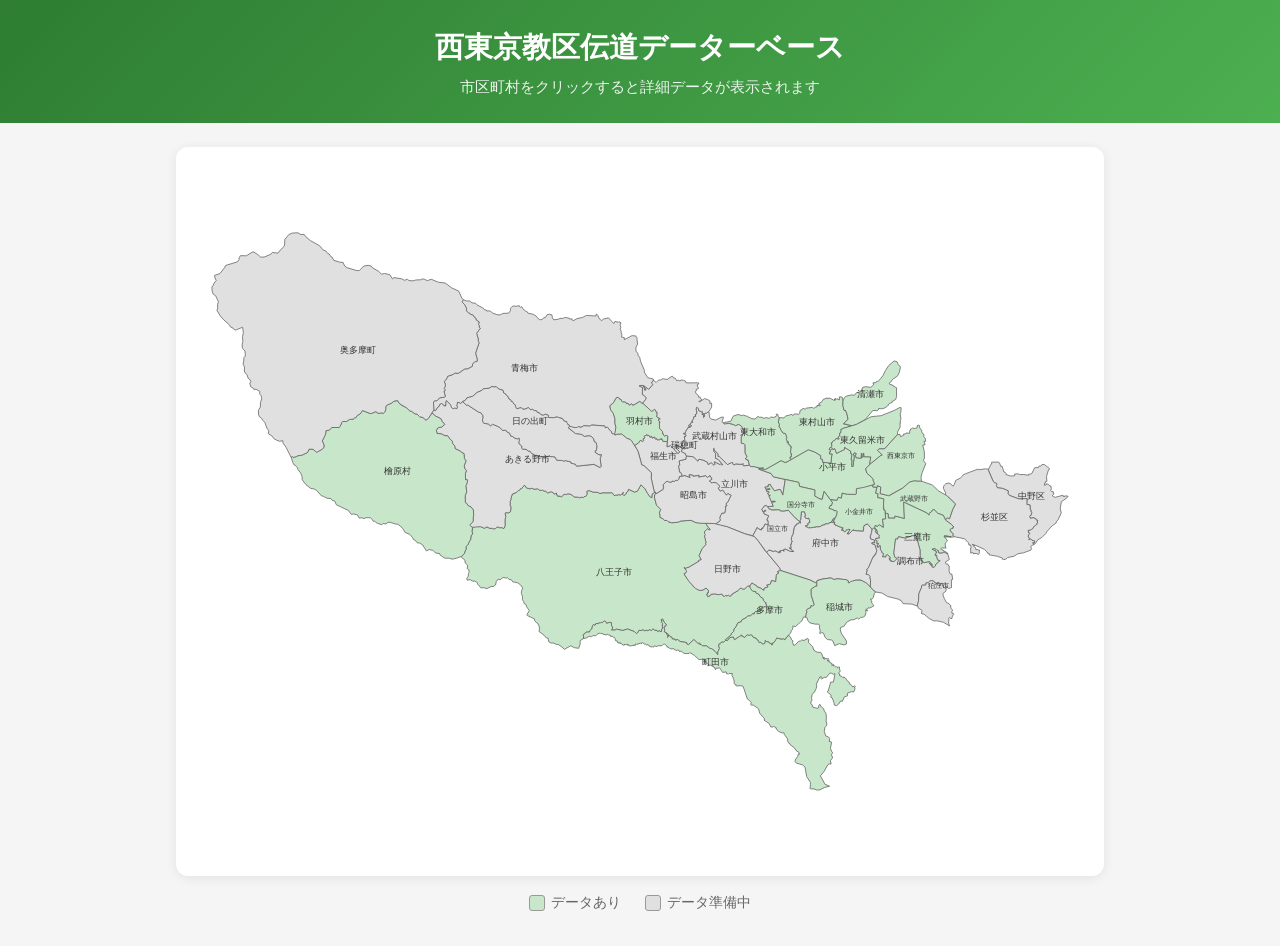
==== commit 8411ac92: "HP名称を「西東京教区伝道データーベース」に変更 Co-Authored-By: Claude Opus 4.6 <noreply@anthropic.com>" ====
--- a/index.html
+++ b/index.html
@@ -3,12 +3,12 @@
 <head>
   <meta charset="UTF-8">
   <meta name="viewport" content="width=device-width, initial-scale=1.0">
-  <title>多摩地域・中野区・杉並区 教会データマップ</title>
+  <title>西東京教区伝道データーベース</title>
   <link rel="stylesheet" href="css/style.css">
 </head>
 <body>
   <header>
-    <h1>多摩地域・中野区・杉並区 教会データマップ</h1>
+    <h1>西東京教区伝道データーベース</h1>
     <p class="subtitle">市区町村をクリックすると詳細データが表示されます</p>
   </header>
 
